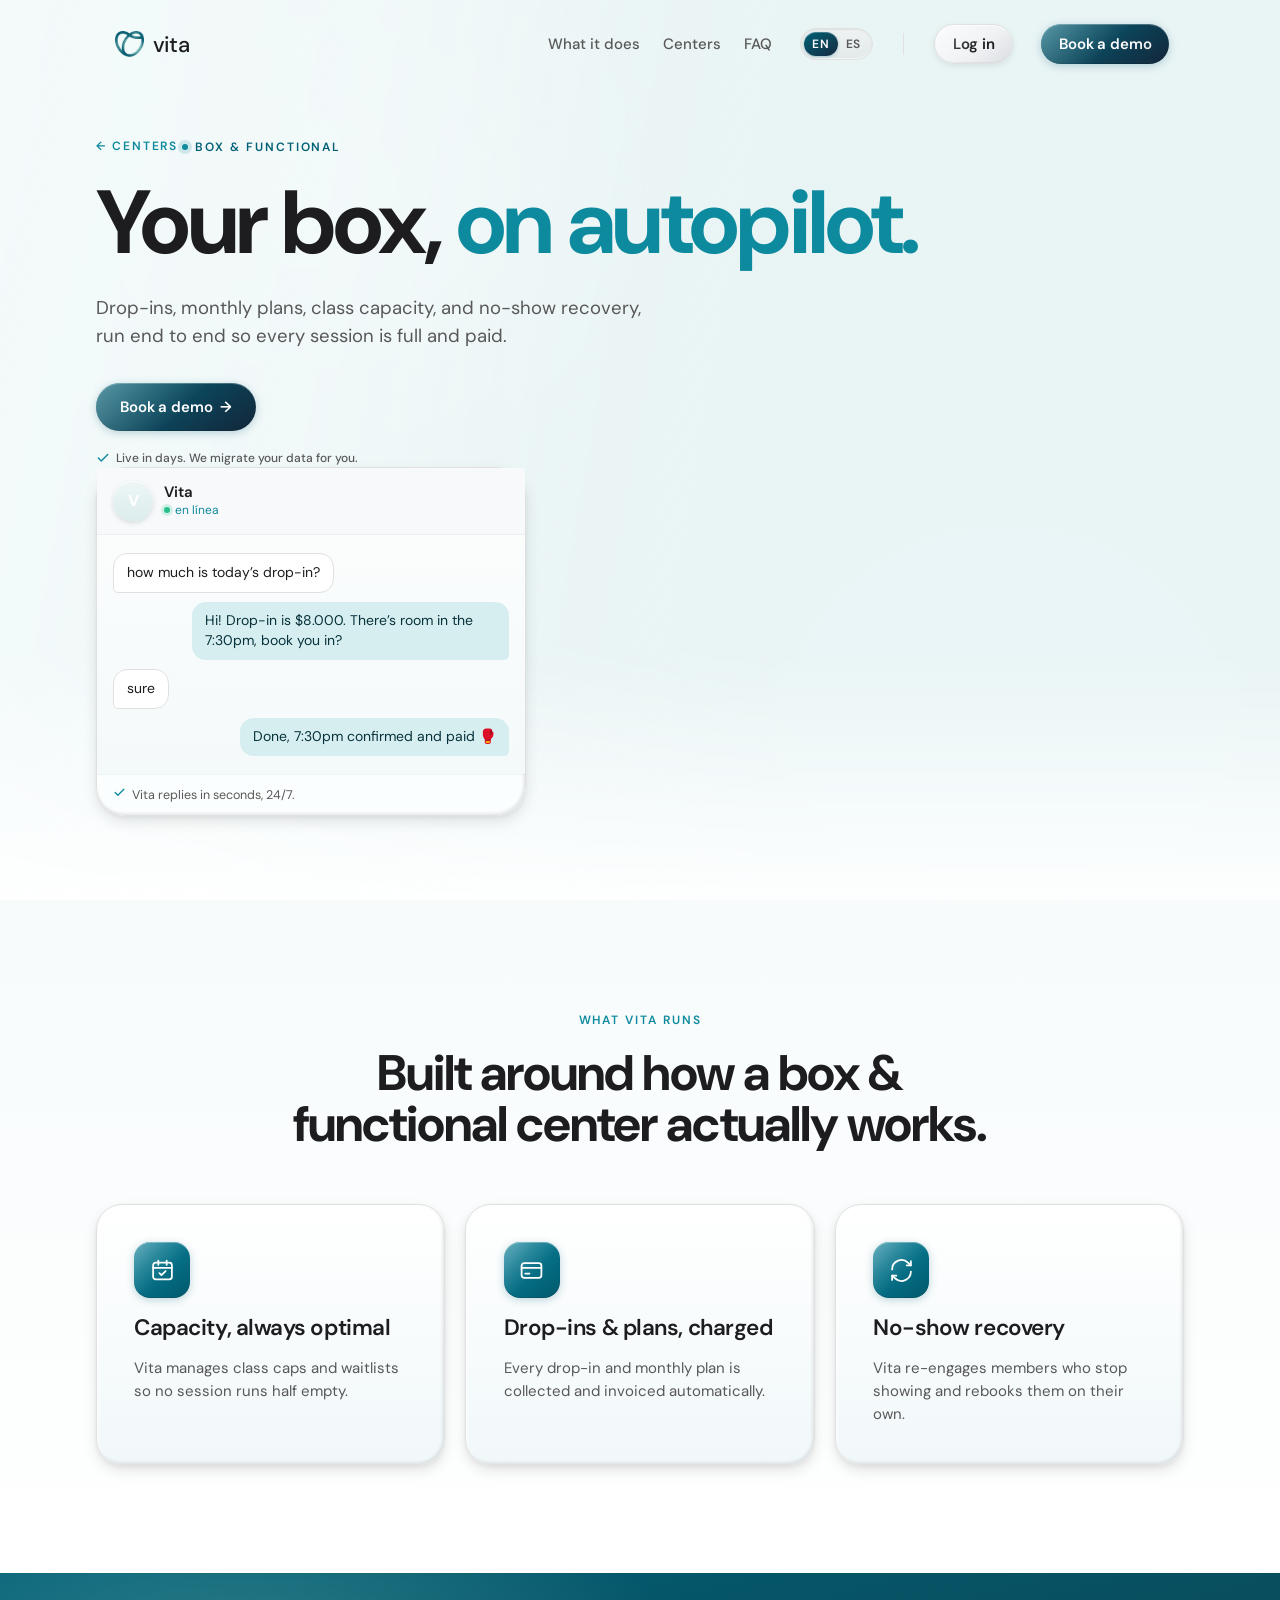
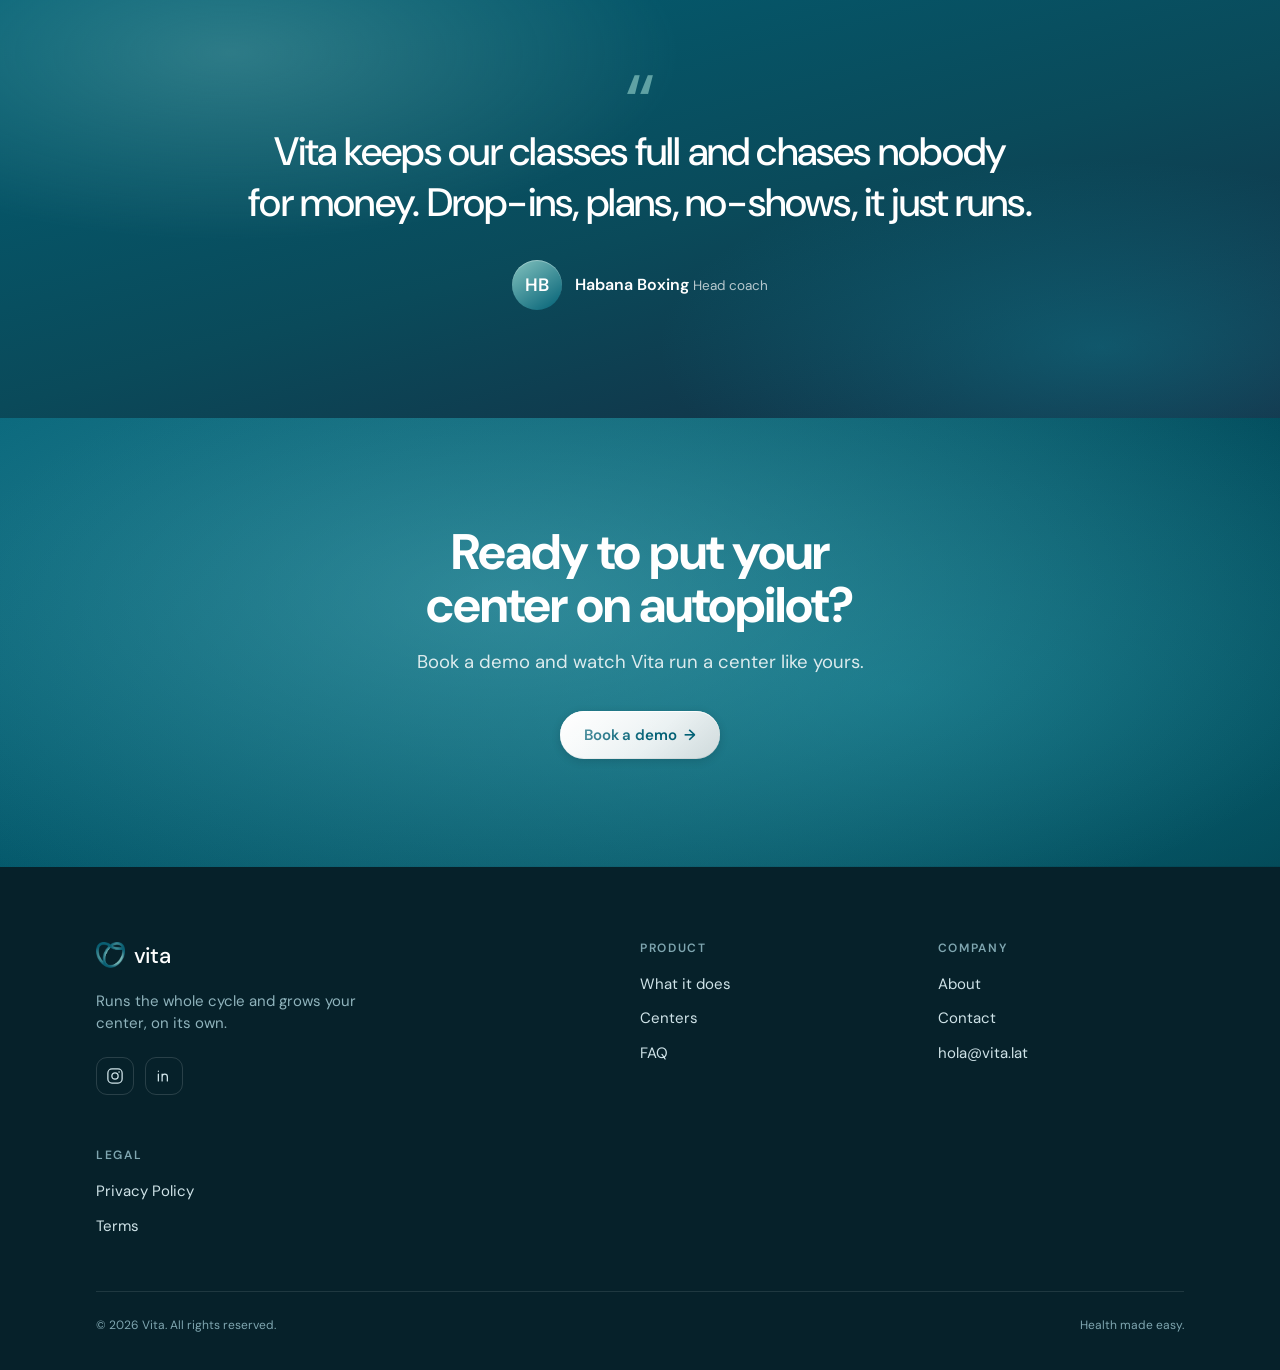
==== centers/box.html @ c6282726 "Initial commit: Vita landing page" ====
<!DOCTYPE html>
<html lang="en">
<head>
<meta charset="UTF-8" />
<meta name="viewport" content="width=device-width, initial-scale=1.0" />
<title>vita · Box & Functional</title>
<link rel="preconnect" href="https://fonts.googleapis.com" />
<link rel="preconnect" href="https://fonts.gstatic.com" crossorigin />
<link href="https://fonts.googleapis.com/css2?family=DM+Sans:opsz,wght@9..40,400;9..40,500;9..40,600;9..40,700&display=swap" rel="stylesheet" />
<link rel="stylesheet" href="../assets/vita.css" />
</head>
<body>

<header class="nav" id="nav">
  <div class="wrap">
    <div class="nav-inner">
    <a href="../index.html" class="brand"><img class="mark" src="../assets/vita-mark.png" alt="" aria-hidden="true" /><span class="wordmark">vita</span></a>
    <nav class="nav-links">
      <a href="../index.html#cycle" class="lnk" data-en="What it does" data-es="Qué hace">What it does</a>
      <a href="../index.html#centers" class="lnk" data-en="Centers" data-es="Centros">Centers</a>
      <a href="../index.html#faq" class="lnk" data-en="FAQ" data-es="Preguntas">FAQ</a>
    </nav>
    <div class="lang" id="lang" role="group" aria-label="Language">
      <span class="lthumb" id="lthumb"></span>
      <button data-lang="en" class="on">EN</button>
      <button data-lang="es">ES</button>
    </div>
    <span class="nav-gap" aria-hidden="true"></span>
    <a href="https://app.vita.lat" class="btn btn-ghost nav-login" data-en="Log in" data-es="Iniciar sesión">Log in</a>
    <a href="#demo" class="btn btn-primary nav-cta" data-en="Book a demo" data-es="Agenda una demo">Book a demo</a>
    <button class="menu-btn" id="menuBtn" aria-label="Menu"><span></span><span></span><span></span></button>
    </div>
  </div>
</header>

<section class="hero" id="top">
  <div class="hero-bg" aria-hidden="true"></div>
  <div class="hero-sheen" aria-hidden="true"></div>
  <div class="hero-veil" aria-hidden="true"></div>
  <div class="hero-fade" aria-hidden="true"></div>
  <div class="wrap">
    <div class="hero-grid" style="grid-template-columns:1.05fr .95fr;max-width:none">
      <div class="hero-copy">
        <a href="../index.html#centers" class="sec-eyebrow" style="display:inline-flex;align-items:center;gap:.5em;text-decoration:none" data-en-html="&larr; Centers" data-es-html="&larr; Centros">&larr; <span data-en="Centers" data-es="Centros">Centers</span></a>
        <span class="eyebrow reveal" style="margin-top:14px"><span class="pip"></span><span data-en="Box & Functional" data-es="Box & Funcional">Box & Functional</span></span>
        <h1 class="display reveal" data-en-html="Your box, <span class='accent'>on autopilot.</span>" data-es-html="Tu box, <span class='accent'>en piloto automático.</span>">Your box, <span class='accent'>on autopilot.</span></h1>
        <p class="subhead reveal" data-en="Drop-ins, monthly plans, class capacity, and no-show recovery, run end to end so every session is full and paid." data-es="Drop-ins, planes mensuales, capacidad de clases y recuperación de no-shows, operados de punta a punta para que cada sesión esté llena y pagada.">Drop-ins, monthly plans, class capacity, and no-show recovery, run end to end so every session is full and paid.</p>
        <div class="hero-cta reveal">
          <a href="#demo" class="btn btn-primary" data-en-html="Book a demo <span class='arr'>&rarr;</span>" data-es-html="Agenda una demo <span class='arr'>&rarr;</span>">Book a demo <span class="arr">&rarr;</span></a>
        </div>
        <p class="microproof reveal"><span class="ck" aria-hidden="true"><svg width="14" height="14" viewBox="0 0 24 24" fill="none" stroke="currentColor" stroke-width="2.4" stroke-linecap="round" stroke-linejoin="round"><path d="M20 6 9 17l-5-5"/></svg></span><span data-en="Live in days. We migrate your data for you." data-es="Operativo en días. Migramos tus datos por ti.">Live in days. We migrate your data for you.</span></p>
      </div>
      <div class="hero-mock reveal">
        <div class="mock">
          <div class="chat-head">
            <div class="chat-av">V</div>
            <div><div class="chat-name">Vita</div><div class="chat-status"><span class="live"></span>en línea</div></div>
          </div>
          <div class="chat-body">
            <div class="bub in" data-en="how much is today’s drop-in?" data-es="cuánto el drop-in de hoy?">cuánto el drop-in de hoy?<span class="ts">17:30</span></div>
            <div class="bub out" data-en="Hi! Drop-in is $8.000. There’s room in the 7:30pm, book you in?" data-es="¡Hola! Drop-in $8.000. Queda cupo en la de 19:30, ¿te reservo?">¡Hola! Drop-in $8.000. Queda cupo en la de 19:30, ¿te reservo?<span class="ts">17:30 ✓✓</span></div>
            <div class="bub in" data-en="sure" data-es="dale">dale<span class="ts">17:31</span></div>
            <div class="bub out" data-en="Done, 7:30pm confirmed and paid 🥊" data-es="Listo, 19:30 confirmada y pagada 🥊">Listo, 19:30 confirmada y pagada 🥊<span class="ts">17:31 ✓✓</span></div>
          </div>
          <div class="chat-foot"><span class="ck" aria-hidden="true"><svg width="13" height="13" viewBox="0 0 24 24" fill="none" stroke="currentColor" stroke-width="2.4" stroke-linecap="round" stroke-linejoin="round"><path d="M20 6 9 17l-5-5"/></svg></span><span data-en="Vita replies in seconds, 24/7." data-es="Vita responde en segundos, 24/7.">Vita responde en segundos, 24/7.</span></div>
        </div>
      </div>
    </div>
  </div>
</section>

<section class="block incl bg-soft">
  <div class="wrap">
    <div style="text-align:center">
      <span class="sec-eyebrow reveal" data-en="What Vita runs" data-es="Lo que opera Vita">What Vita runs</span>
      <h2 class="h2 reveal" style="margin-left:auto;margin-right:auto;max-width:20ch" data-en="Built around how a box & functional center actually works." data-es="Pensado para cómo funciona de verdad un centro de box & funcional.">Built around how a box & functional center actually works.</h2>
    </div>
    <div class="incl-grid">
      <div class="incl-card reveal">
        <span class="incl-ic"><svg viewBox="0 0 24 24" fill="none" stroke="currentColor" stroke-linecap="round" stroke-linejoin="round"><rect x="3" y="4.5" width="18" height="16" rx="2.5"/><path d="M3 9.5h18M8 2.5v4M16 2.5v4"/><path d="m9 14.5 2 2 4-4"/></svg></span>
        <h3 data-en="Capacity, always optimal" data-es="Capacidad, siempre óptima">Capacidad, siempre óptima</h3>
        <p data-en="Vita manages class caps and waitlists so no session runs half empty." data-es="Vita gestiona cupos y listas de espera para que ninguna sesión quede a medias.">Vita gestiona cupos y listas de espera para que ninguna sesión quede a medias.</p>
      </div>
      <div class="incl-card reveal">
        <span class="incl-ic"><svg viewBox="0 0 24 24" fill="none" stroke="currentColor" stroke-linecap="round" stroke-linejoin="round"><rect x="2.5" y="5" width="19" height="14" rx="2.5"/><path d="M2.5 9.5h19M6 15h4"/></svg></span>
        <h3 data-en="Drop-ins & plans, charged" data-es="Drop-ins y planes, cobrados">Drop-ins y planes, cobrados</h3>
        <p data-en="Every drop-in and monthly plan is collected and invoiced automatically." data-es="Cada drop-in y plan mensual se cobra y factura en automático.">Cada drop-in y plan mensual se cobra y factura en automático.</p>
      </div>
      <div class="incl-card reveal">
        <span class="incl-ic"><svg viewBox="0 0 24 24" fill="none" stroke="currentColor" stroke-linecap="round" stroke-linejoin="round"><path d="M3 11a9 9 0 0 1 15-6.7L21 7"/><path d="M21 3v4h-4"/><path d="M21 13a9 9 0 0 1-15 6.7L3 17"/><path d="M3 21v-4h4"/></svg></span>
        <h3 data-en="No-show recovery" data-es="Recuperación de no-shows">Recuperación de no-shows</h3>
        <p data-en="Vita re-engages members who stop showing and rebooks them on their own." data-es="Vita reengancha a los que dejan de venir y los reagenda por su cuenta.">Vita reengancha a los que dejan de venir y los reagenda por su cuenta.</p>
      </div>
    </div>
  </div>
</section>

<section class="block quote-band">
  <div class="qglow" aria-hidden="true"></div>
  <div class="wrap">
    <div class="quote-shell reveal">
      <div class="quote-mark" aria-hidden="true">&ldquo;</div>
      <p class="quote-text" data-en="Vita keeps our classes full and chases nobody for money. Drop-ins, plans, no-shows, it just runs." data-es="Vita mantiene nuestras clases llenas y no persigue a nadie por plata. Drop-ins, planes, no-shows, simplemente funciona.">Vita keeps our classes full and chases nobody for money. Drop-ins, plans, no-shows, it just runs.</p>
      <div class="quote-who">
        <span class="quote-av">HB</span>
        <span class="quote-meta">
          <span class="quote-name">Habana Boxing</span>
          <span class="quote-role" data-en="Head coach" data-es="Coach principal">Head coach</span>
        </span>
      </div>
    </div>
  </div>
</section>

<section class="block cta-final" id="demo">
  <div class="cta-grad" aria-hidden="true"></div>
  <div class="wrap">
    <h2 class="reveal" data-en="Ready to put your center on autopilot?" data-es="¿Listo para poner tu centro en piloto automático?">Ready to put your center on autopilot?</h2>
    <p class="reveal" data-en="Book a demo and watch Vita run a center like yours." data-es="Agenda una demo y mira a Vita operar un centro como el tuyo.">Book a demo and watch Vita run a center like yours.</p>
    <a href="#demo" class="btn btn-light reveal" data-en-html="Book a demo <span class='arr'>&rarr;</span>" data-es-html="Agenda una demo <span class='arr'>&rarr;</span>">Book a demo <span class="arr">&rarr;</span></a>
  </div>
</section>

<footer class="ft">
  <div class="wrap">
    <div class="ft-top">
      <div class="ft-brand">
        <a href="../index.html" class="brand"><img class="mark" src="../assets/vita-mark.png" alt="" aria-hidden="true" /><span class="wordmark">vita</span></a>
        <p class="ft-tag" data-en="Runs the whole cycle and grows your center, on its own." data-es="Opera el ciclo completo y hace crecer tu centro, sola.">Runs the whole cycle and grows your center, on its own.</p>
        <div class="ft-soc">
          <a href="#" aria-label="Instagram"><svg width="18" height="18" viewBox="0 0 24 24" fill="none" stroke="currentColor" stroke-width="1.7" stroke-linecap="round" stroke-linejoin="round"><rect x="2.5" y="2.5" width="19" height="19" rx="5.5"/><circle cx="12" cy="12" r="4.2"/><circle cx="17.4" cy="6.6" r="1.1" fill="currentColor" stroke="none"/></svg></a>
          <a href="#" aria-label="LinkedIn"><svg width="18" height="18" viewBox="0 0 24 24" fill="none" stroke="currentColor" stroke-width="1.7" stroke-linecap="round" stroke-linejoin="round"><path d="M4.5 9.5v9M4.5 5.6v.1M9.5 18.5v-9M9.5 13.2c0-2 1.4-3.7 3.5-3.7s3.5 1.7 3.5 3.7v5.3"/></svg></a>
        </div>
      </div>
      <div class="ft-col">
        <h4>Product</h4>
        <ul>
          <li><a href="../index.html#cycle" data-en="What it does" data-es="Qué hace">What it does</a></li>
          <li><a href="../index.html#centers" data-en="Centers" data-es="Centros">Centers</a></li>
          <li><a href="../index.html#faq" data-en="FAQ" data-es="Preguntas">FAQ</a></li>
        </ul>
      </div>
      <div class="ft-col">
        <h4>Company</h4>
        <ul>
          <li><a href="#" data-en="About" data-es="Nosotros">About</a></li>
          <li><a href="#" data-en="Contact" data-es="Contacto">Contact</a></li>
        </ul>
        <a href="mailto:hola@vita.lat" class="ft-mail">hola@vita.lat</a>
      </div>
      <div class="ft-col">
        <h4>Legal</h4>
        <ul>
          <li><a href="#" data-en="Privacy Policy" data-es="Privacidad">Privacy Policy</a></li>
          <li><a href="#" data-en="Terms" data-es="Términos">Terms</a></li>
        </ul>
      </div>
    </div>
    <div class="ft-bot">
      <span>© 2026 Vita. All rights reserved.</span>
      <span data-en="Health made easy." data-es="La salud, fácil.">Health made easy.</span>
    </div>
  </div>
</footer>

<script src="../assets/vita.js"></script>
</body>
</html>
---- assets/vita.css ----
:root{
    --primary:#016075;
    --primary-h:#014A5A;
    --primary-dark:#152b41;
    --secondary:#84c3bf;
    --ink:#1d1d1f;
    --body:#585858;
    --line:#e0e0e0;
    --line-soft:rgba(1,96,117,.06);
    --base:#f8f9fa;
    --accent:#0E8A9E;
    --glow:#84c3bf;

    --maxw:1200px;
    --pad-x:clamp(22px,5vw,56px);

    --t-display:clamp(48px,7vw,100px);
    --t-h2:clamp(32px,3.9vw,54px);
    --t-h3:clamp(20px,1.75vw,25px);
    --t-lead:clamp(18px,1.45vw,21px);
    --t-body:clamp(15px,1.1vw,17px);
    --t-small:clamp(12px,.85vw,13.5px);

    --ease:cubic-bezier(.22,.61,.36,1);
    --r-card:30px;
    --shadow-soft:0 3px 8px rgba(0,0,0,.06),0 1px 2px rgba(0,0,0,.04),inset 1px 1px 1.5px rgba(255,255,255,.65),inset -1px -1px 1.5px rgba(0,0,0,.06),inset 0 0 0 1px rgba(255,255,255,.10);
    --shadow-default:0 6px 14px rgba(0,0,0,.10),0 2px 4px rgba(0,0,0,.05),inset 1.5px 1.5px 2.5px rgba(255,255,255,.80),inset -1.5px -1.5px 3px rgba(0,0,0,.10),inset 0 0 0 1px rgba(255,255,255,.18);
    --shadow-max:0 12px 28px rgba(0,0,0,.18),0 4px 10px rgba(0,0,0,.10),0 1px 1px rgba(255,255,255,.10),inset 2px 2px 4px rgba(255,255,255,.90),inset -2px -2px 6px rgba(0,0,0,.18),inset 0 0 0 1px rgba(255,255,255,.24),inset 0 -1px 0 rgba(0,0,0,.06);
    --shadow-sm:var(--shadow-soft);
    --shadow-mock:var(--shadow-default);
  }

  *{box-sizing:border-box;margin:0;padding:0}
  html{scroll-behavior:smooth;-webkit-text-size-adjust:100%}
  body{
    font-family:"DM Sans",-apple-system,BlinkMacSystemFont,sans-serif;
    background:#fff;color:var(--ink);
    -webkit-font-smoothing:antialiased;text-rendering:optimizeLegibility;
    line-height:1.5;overflow-x:hidden;font-size:var(--t-body);
  }
  h1,h2,h3,h4{font-family:"DM Sans",sans-serif;letter-spacing:-.02em}
  a{color:inherit;text-decoration:none}
  .wrap{max-width:var(--maxw);margin:0 auto;padding-inline:var(--pad-x);width:100%}
  .accent{color:var(--accent)}

  /* ---------- buttons (Vita 3-layer skeuomorphic) ---------- */
  .btn{position:relative;display:inline-flex;align-items:center;justify-content:center;gap:.5em;
    font-family:"DM Sans",sans-serif;font-weight:600;font-size:var(--t-body);letter-spacing:-.01em;
    height:48px;padding:0 1.5rem;border:none;border-radius:1.5rem;cursor:pointer;color:#fff;overflow:hidden;
    transition:transform .3s cubic-bezier(.4,0,.2,1),background .3s cubic-bezier(.4,0,.2,1),box-shadow .3s cubic-bezier(.4,0,.2,1);
    white-space:nowrap}
  /* the light layer — mandatory for the skeuomorphic look */
  .btn::before{content:"";position:absolute;inset:0;pointer-events:none;border-radius:inherit;
    background:linear-gradient(135deg,rgba(255,255,255,.35) 0%,rgba(255,255,255,.15) 30%,rgba(255,255,255,0) 55%,rgba(0,0,0,.05) 75%,rgba(0,0,0,.10) 100%);
    transition:opacity .2s cubic-bezier(.4,0,.2,1)}
  .btn .arr{position:relative;z-index:1;transition:transform .3s cubic-bezier(.4,0,.2,1)}
  .btn:hover .arr{transform:translateX(3px)}
  .btn.nav-cta,.btn.nav-login{height:40px;padding:0 1.1rem;border-radius:1.25rem;font-size:var(--t-body)}

  /* primary — double-tone gradient, never a solid */
  .btn-primary{background:linear-gradient(145deg,#016075,#152b41);
    box-shadow:0 2px 8px rgba(1,96,117,.25),inset 0 1px 0 rgba(255,255,255,.25),inset 0 -1px 0 rgba(0,0,0,.12)}
  .btn-primary:hover{transform:translateY(-1px);background:linear-gradient(145deg,#84c3bf,#016075);
    box-shadow:0 4px 12px rgba(1,96,117,.35),inset 0 1px 0 rgba(255,255,255,.40),inset 0 -1px 0 rgba(0,0,0,.15)}
  .btn-primary:active{transform:translateY(0);box-shadow:0 1px 3px rgba(1,96,117,.25),inset 0 1px 2px rgba(0,0,0,.20)}

  /* light — for use on dark/teal backgrounds (final CTA) */
  .btn-light{background:linear-gradient(145deg,#ffffff,#dbe7e9);color:var(--primary);
    box-shadow:0 2px 8px rgba(0,30,36,.18),inset 0 1px 0 rgba(255,255,255,.9),inset 0 -1px 0 rgba(0,0,0,.06)}
  .btn-light::before{background:linear-gradient(135deg,rgba(255,255,255,.5) 0%,rgba(255,255,255,.2) 32%,rgba(255,255,255,0) 58%,rgba(0,0,0,.03) 80%,rgba(0,0,0,.06) 100%)}
  .btn-light:hover{transform:translateY(-1px);background:linear-gradient(145deg,#ffffff,#cddde0);
    box-shadow:0 4px 14px rgba(0,30,36,.24),inset 0 1px 0 rgba(255,255,255,1),inset 0 -1px 0 rgba(0,0,0,.08)}
  .btn-light:active{transform:translateY(0);box-shadow:0 1px 3px rgba(0,30,36,.2),inset 0 1px 2px rgba(0,0,0,.12)}

  /* secondary — light surface, dark text (nav Log in) */
  .btn-ghost{background:linear-gradient(145deg,#f8f9fa,#e9ecef);color:var(--ink);border:1px solid var(--line);
    box-shadow:0 2px 6px rgba(0,0,0,.08),inset 0 1px 0 rgba(255,255,255,.8),inset 0 -1px 0 rgba(0,0,0,.05)}
  .btn-ghost::before{background:linear-gradient(135deg,rgba(255,255,255,.5) 0%,rgba(255,255,255,.18) 32%,rgba(255,255,255,0) 58%,rgba(0,0,0,.03) 80%,rgba(0,0,0,.06) 100%)}
  .btn-ghost:hover{transform:translateY(-1px);background:linear-gradient(145deg,#e9ecef,#dee2e6)}
  .btn-ghost:active{transform:translateY(0);box-shadow:0 1px 2px rgba(0,0,0,.1),inset 0 1px 2px rgba(0,0,0,.12)}

  /* ---------- nav ---------- */
  header.nav{position:fixed;inset:14px 0 auto 0;z-index:60;
    transition:background .5s var(--ease),box-shadow .5s var(--ease),border-color .5s var(--ease),inset .5s var(--ease)}
  header.nav .nav-inner{transition:background .5s var(--ease),box-shadow .5s var(--ease),border-color .5s var(--ease)}
  header.nav.scrolled{inset:10px 0 auto 0}
  header.nav.scrolled .nav-inner{background:rgba(255,255,255,.72);backdrop-filter:blur(18px) saturate(1.5);-webkit-backdrop-filter:blur(18px) saturate(1.5);
    border-color:rgba(255,255,255,.7);box-shadow:0 1px 1px rgba(255,255,255,.6),0 10px 30px -12px rgba(1,60,73,.18)}
  .nav-inner{display:flex;align-items:center;gap:clamp(14px,2.2vw,28px);height:60px;padding:0 14px 0 18px;margin:0 auto;max-width:calc(var(--maxw) + 28px);
    border:1px solid transparent;border-radius:999px}
  .brand{display:inline-flex;align-items:center;gap:9px;font-family:"DM Sans";font-size:22px;font-weight:500;letter-spacing:-.02em;color:var(--ink)}
  .brand img.mark{height:26px;width:auto;display:block}
  .brand .wordmark{font-weight:500;letter-spacing:-.01em}
  .brand .dot{color:var(--accent)}
  .nav-links{display:flex;align-items:center;gap:clamp(14px,1.8vw,26px);margin-left:auto}
  .nav-links a.lnk{font-size:var(--t-body);font-weight:500;color:var(--body);transition:color .35s var(--ease);position:relative;white-space:nowrap}
  .nav-links a.lnk:hover{color:var(--ink)}
  .nav-links a.lnk::after{content:"";position:absolute;left:0;bottom:-5px;height:1.5px;width:0;background:var(--accent);transition:width .35s var(--ease)}
  .nav-links a.lnk:hover::after{width:100%}
  /* lang switch */
  .lang{display:inline-flex;padding:3px;background:linear-gradient(180deg,#eef2f3,#e3e9ea);border:1px solid var(--line);border-radius:999px;position:relative;
    box-shadow:inset 0 1px 2px rgba(0,0,0,.07),inset 0 -1px 0 rgba(255,255,255,.7)}
  .lang button{position:relative;z-index:2;border:0;background:none;cursor:pointer;font-family:"DM Sans";font-size:12px;font-weight:600;
    letter-spacing:.04em;color:var(--body);padding:.36em .7em;border-radius:999px;transition:color .4s var(--ease)}
  .lang button.on{color:#fff}
  .lang .lthumb{position:absolute;z-index:1;top:3px;bottom:3px;left:3px;border-radius:999px;background:linear-gradient(145deg,#016075,#152b41);
    box-shadow:0 1px 3px rgba(1,96,117,.3),inset 0 1px 0 rgba(255,255,255,.25);transition:transform .4s var(--ease),width .4s var(--ease)}
  .nav-gap{width:1px;height:22px;background:var(--line);margin:0 2px}
  .nav-cta{padding:0 1.05rem}
  .nav-login{padding:0 1rem}
  .menu-btn{display:none;background:none;border:0;cursor:pointer;flex-direction:column;gap:5px;padding:8px;margin-left:auto}
  .menu-btn span{display:block;width:22px;height:2px;background:var(--ink);border-radius:2px}

  /* ---------- hero ---------- */
  .hero{position:relative;overflow:hidden;background:#e9f4f5;min-height:100svh;display:flex;flex-direction:column}
  .hero-bg{position:absolute;inset:0;background:url('hero-mesh.png') 50% 50%/170% 170% no-repeat;
    animation:heroDrift 30s ease-in-out infinite alternate;will-change:background-position,transform}
  @keyframes heroDrift{
    0%{background-position:10% 20%;transform:scale(1.05)}
    33%{background-position:52% 38%;transform:scale(1.10)}
    66%{background-position:74% 66%;transform:scale(1.12)}
    100%{background-position:34% 84%;transform:scale(1.06)}}
  .hero-sheen{position:absolute;inset:-15%;pointer-events:none;mix-blend-mode:soft-light;
    background:radial-gradient(34% 40% at 30% 28%, rgba(255,255,255,.6), transparent 70%),radial-gradient(30% 36% at 72% 72%, rgba(132,195,191,.5), transparent 72%);
    animation:heroSheen 19s ease-in-out infinite alternate}
  @keyframes heroSheen{0%{transform:translate(-5%,-3%) rotate(0deg)}100%{transform:translate(8%,6%) rotate(7deg)}}
  @keyframes heroFlow{
    0%{background-position:0% 0%,100% 0%,50% 100%,0% 100%,0 0}
    50%{background-position:24% 30%,72% 24%,38% 72%,30% 64%,0 0}
    100%{background-position:8% 14%,88% 40%,60% 84%,12% 86%,0 0}}
  .hero-veil{position:absolute;inset:0;pointer-events:none;
    background:linear-gradient(100deg,rgba(244,250,250,.95) 0%,rgba(244,250,250,.68) 25%,rgba(244,250,250,.18) 45%,rgba(244,250,250,0) 63%)}
  .hero-fade{position:absolute;inset:0;pointer-events:none;background:linear-gradient(180deg,rgba(246,250,250,0) 72%,rgba(255,255,255,.92) 100%)}
  .hero-logos{position:relative;z-index:3;border-top:1px solid rgba(255,255,255,.6);
    background:linear-gradient(180deg,rgba(255,255,255,.34),rgba(255,255,255,.66));
    backdrop-filter:blur(12px) saturate(1.25);-webkit-backdrop-filter:blur(12px) saturate(1.25);padding:17px 0}
  .hero-logos-row{display:flex;align-items:center;gap:clamp(18px,3vw,34px)}
  .hl-label{flex:0 0 auto;font-family:"DM Sans";font-size:13.5px;font-weight:500;color:var(--body);white-space:nowrap;letter-spacing:-.01em}
  .hl-label b{color:var(--accent);font-weight:600}
  .hero-logos .marquee-mask{flex:1;min-width:0}
  .hero-logos .marquee-track{gap:clamp(40px,5vw,72px);animation:scrollx 46s linear infinite}
  .hero-logos:hover .marquee-track{animation-play-state:paused}
  .hero-logos .logo-item{display:inline-flex;align-items:center}
  .hero-logos .logo-item img{height:30px;width:auto;display:block;opacity:.62;
    transition:opacity .4s var(--ease),transform .4s var(--ease)}
  .hero-logos .logo-item:hover img{opacity:1;transform:translateY(-1px)}
  .hero-logos .logo-item.tall img{height:40px}
  .hero .wrap{position:relative;z-index:2;width:100%;flex:1;display:flex;align-items:center}
  .hero-grid{max-width:790px;padding:96px 0 56px}
  .eyebrow{display:inline-flex;align-items:center;gap:.6em;font-family:"DM Sans";font-size:var(--t-small);font-weight:600;
    letter-spacing:.16em;text-transform:uppercase;color:var(--primary)}
  .eyebrow .pip{width:6px;height:6px;border-radius:50%;background:var(--accent);box-shadow:0 0 0 4px rgba(14,138,158,.16)}
  h1.display{font-size:var(--t-display);font-weight:700;line-height:1.0;letter-spacing:-.03em;margin:22px 0 0;text-wrap:balance}
  .subhead{font-size:var(--t-lead);color:var(--body);max-width:560px;margin-top:26px;line-height:1.55;text-wrap:pretty}
  .hero-cta{display:flex;align-items:center;gap:16px;margin-top:32px;flex-wrap:wrap}
  .microproof{font-size:var(--t-small);color:var(--body);margin-top:18px;display:flex;align-items:center;gap:.5em;font-weight:500}
  .microproof .ck{color:var(--accent);display:inline-flex}

  /* ---------- product mocks (shared) ---------- */
  .mock{background:linear-gradient(180deg,#FFFFFF,#FBFEFE);border:1px solid var(--line);border-radius:var(--r-card);box-shadow:var(--shadow-default)}
  .mock-bar{display:flex;align-items:center;gap:8px;padding:11px 15px;border-bottom:1px solid var(--line-soft)}
  .mock-bar .dots{display:flex;gap:6px}
  .mock-bar .dots i{width:9px;height:9px;border-radius:50%;background:var(--line);display:block}
  .mock-bar .mb-title{font-size:12.5px;font-weight:600;color:var(--body);font-family:"DM Sans";letter-spacing:-.01em}
  .mock-bar .mb-right{margin-left:auto;font-size:11.5px;color:#9fb1b4;font-weight:500}
  .mb-emoji{display:inline-flex;flex:0 0 auto}
  .mb-emoji img{width:20px;height:20px;object-fit:contain;display:block;filter:drop-shadow(0 2px 3px rgba(1,60,73,.2))}

  /* chat mock */
  .chat-head{display:flex;align-items:center;gap:11px;padding:13px 16px;border-bottom:1px solid var(--line-soft);background:var(--base)}
  .chat-av{width:40px;height:40px;border-radius:50%;background:linear-gradient(180deg,#eef6f6,#dbecec);color:#fff;display:grid;place-items:center;overflow:hidden;
    font-family:"DM Sans";font-weight:700;font-size:16px;box-shadow:inset 0 1px 0 rgba(255,255,255,.7),0 2px 5px rgba(1,60,73,.14)}
  .chat-av img{width:38px;height:38px;object-fit:contain;display:block}
  .chat-name{font-family:"DM Sans";font-weight:600;font-size:15px;color:var(--ink);line-height:1.1}
  .chat-status{font-size:12px;color:var(--accent);display:flex;align-items:center;gap:5px;margin-top:1px}
  .chat-status .live{width:6px;height:6px;border-radius:50%;background:#27c08a;box-shadow:0 0 0 3px rgba(39,192,138,.18)}
  .chat-body{padding:18px 16px;display:flex;flex-direction:column;gap:9px;background:
    linear-gradient(180deg,#fbfdfd,#f4f9f9)}
  .bub{max-width:80%;padding:9px 13px;font-size:14px;line-height:1.42;border-radius:14px;position:relative}
  .bub.in{align-self:flex-start;background:#fff;border:1px solid var(--line);color:var(--ink);border-bottom-left-radius:5px}
  .bub.out{align-self:flex-end;background:#D7EEF1;color:#08323b;border-bottom-right-radius:5px}
  .bub .ts{display:block;font-size:10.5px;color:#9fb1b4;margin-top:3px;text-align:right;font-variant-numeric:tabular-nums}
  .bub.out .ts{color:#5b8a92}
  .chat-foot{padding:11px 16px;border-top:1px solid var(--line-soft);font-size:12.5px;color:var(--body);display:flex;align-items:center;gap:.5em}
  .chat-foot .ck{color:var(--accent)}

  .hero-mock{justify-self:end;width:100%;max-width:430px}

  /* ---------- section frame ---------- */
  section.block{position:relative;padding:clamp(86px,12vh,150px) 0}
  .bg-tint{background:linear-gradient(180deg,#FFFFFF 0%,#EEF7F8 100%)}
  .bg-soft{background:linear-gradient(180deg,#F7FBFC 0%,#FFFFFF 100%)}
  .bg-glow{background:radial-gradient(62% 80% at 50% 0%, rgba(127,212,222,.20), transparent 58%),linear-gradient(180deg,#F1F8FA 0%,#FFFFFF 100%)}
  .sec-head{max-width:760px;margin-left:auto;margin-right:auto;text-align:center}
  .sec-eyebrow{font-family:"DM Sans";font-size:var(--t-small);font-weight:600;letter-spacing:.16em;text-transform:uppercase;color:var(--accent)}
  .h2{font-size:var(--t-h2);font-weight:700;line-height:1.04;margin-top:16px;text-wrap:balance}
  .sec-sub{font-size:var(--t-lead);color:var(--body);max-width:600px;margin-top:18px;line-height:1.5;text-wrap:pretty}
  .sec-head .sec-sub{margin-left:auto;margin-right:auto}

  /* ---------- proof strip ---------- */
  .proofstrip{border-top:1px solid var(--line);border-bottom:1px solid var(--line);background:#fff}
  .proofstrip .wrap{display:flex;align-items:center;justify-content:space-between;gap:24px;flex-wrap:wrap;
    padding-top:26px;padding-bottom:26px}
  .proofstrip .pl{font-family:"DM Sans";font-size:clamp(17px,1.5vw,20px);font-weight:600;color:var(--ink);letter-spacing:-.02em}
  .proofstrip .pl b{color:var(--accent);font-weight:700}
  .vchips{display:flex;gap:10px;flex-wrap:wrap}
  .vchip{font-size:13px;font-weight:500;color:var(--body);border:1px solid var(--line);border-radius:999px;padding:.42em .9em;background:var(--base)}

  /* ---------- cycle strip ---------- */
  .cycle{text-align:center}
  .cycle .h2{margin-left:auto;margin-right:auto;max-width:18ch}
  .cycle-rail{margin-top:clamp(52px,7vh,82px);position:relative;display:grid;grid-template-columns:repeat(6,1fr);gap:8px}
  .cycle-line{position:absolute;left:8%;right:8%;top:62px;height:2px;background:var(--line);overflow:hidden;border-radius:2px}
  .cycle-line::after{content:"";position:absolute;inset:0;background:linear-gradient(90deg,var(--accent),var(--primary));
    transform:scaleX(0);transform-origin:left;transition:transform 1.4s var(--ease)}
  .cycle-rail.drawn .cycle-line::after{transform:scaleX(1)}
  .cnode{position:relative;display:flex;flex-direction:column;align-items:center;gap:13px}
  .cnode .dot{width:84px;height:84px;border-radius:24px;background:linear-gradient(180deg,#FFFFFF,#EAF4F5);border:1px solid var(--line);display:grid;place-items:center;
    color:var(--primary);box-shadow:var(--shadow-default);position:relative;z-index:2;transition:transform .5s var(--ease),border-color .5s var(--ease),box-shadow .5s var(--ease)}
  .cnode .dot svg{width:24px;height:24px;stroke-width:1.6}
  .cnode .dot .cemoji{width:52px;height:52px;object-fit:contain;display:block;filter:drop-shadow(0 5px 8px rgba(1,60,73,.18))}
  .cnode:hover .dot .cemoji{transform:scale(1.06)}
  .cnode .dot .cemoji{transition:transform .5s var(--ease)}
  .cnode:hover .dot{transform:translateY(-3px);border-color:var(--glow);box-shadow:var(--shadow-max)}
  .cnode .ci{order:-1}
  .cnode .cl{font-family:"DM Sans";font-size:14px;font-weight:600;color:var(--ink);letter-spacing:-.01em}
  .cnode .ci{font-size:12.5px;color:#9fb1b4;font-weight:600;font-variant-numeric:tabular-nums}

  /* ---------- act blocks ---------- */
  .act-rows{margin-top:clamp(50px,7vh,80px);display:flex;flex-direction:column;gap:clamp(40px,6vh,72px)}
  .act-row{display:grid;grid-template-columns:1fr 1fr;gap:clamp(36px,5vw,76px);align-items:center}
  .act-row.flip .act-copy{order:2}
  .act-row.flip .act-visual{order:1}
  .act-step{font-family:"DM Sans";font-size:13px;font-weight:600;color:var(--accent);letter-spacing:.04em;
    font-variant-numeric:tabular-nums;display:inline-flex;align-items:center;gap:.6em}
  .act-step::before{content:"";width:22px;height:1.5px;background:var(--accent);display:inline-block}
  .act-copy h3{font-size:clamp(24px,2.6vw,34px);font-weight:600;line-height:1.12;margin-top:16px;text-wrap:balance}
  .act-copy p.desc{font-size:var(--t-body);color:var(--body);margin-top:14px;line-height:1.55;max-width:42ch}
  .act-visual{display:flex;justify-content:center}
  .act-closing{margin-top:clamp(40px,5vh,60px);padding-top:30px;border-top:1px solid var(--line);
    font-family:"DM Sans";font-size:clamp(19px,1.9vw,26px);font-weight:600;color:var(--ink);letter-spacing:-.02em;
    max-width:24ch}
  .act-closing b{color:var(--accent)}

  /* payments mock */
  .pay-row{display:flex;align-items:center;gap:13px;padding:13px 16px;border-bottom:1px solid var(--line-soft)}
  .pay-row:last-child{border-bottom:0}
  .pay-av{width:36px;height:36px;border-radius:50%;background:linear-gradient(180deg,#0a7e96,#016075);border:1px solid rgba(255,255,255,.4);display:grid;place-items:center;
    font-family:"DM Sans";font-weight:600;font-size:13px;color:#fff;flex:0 0 auto;box-shadow:inset 0 1px 0 rgba(255,255,255,.3),0 2px 5px rgba(1,60,73,.22)}
  .pay-info{display:flex;flex-direction:column;line-height:1.25}
  .pay-info .pn{font-weight:600;font-size:14px;color:var(--ink);font-family:"DM Sans"}
  .pay-info .ps{font-size:12px;color:var(--body)}
  .pay-amt{margin-left:auto;text-align:right;display:flex;flex-direction:column;align-items:flex-end;gap:3px}
  .pay-amt .pa{font-family:"DM Sans";font-weight:600;font-size:14px;color:var(--ink);font-variant-numeric:tabular-nums}
  .pill-ok{display:inline-flex;align-items:center;gap:4px;font-size:11px;font-weight:600;color:#1d8a63;
    background:rgba(39,192,138,.12);border-radius:999px;padding:2px 8px}
  .pill-ok svg{width:11px;height:11px;stroke-width:2.4}
  .mock-foot{padding:12px 16px;border-top:1px solid var(--line-soft);font-size:12px;color:var(--body);display:flex;align-items:center;gap:.5em}
  .mock-foot .ck{color:var(--accent)}

  /* invoice mock */
  .inv{padding:22px;display:flex;flex-direction:column;gap:16px;min-width:300px}
  .inv-top{display:flex;align-items:center;justify-content:space-between}
  .inv-sii{display:inline-flex;align-items:center;gap:7px;font-family:"DM Sans";font-weight:600;font-size:13px;color:var(--primary);
    border:1px solid var(--line);border-radius:8px;padding:5px 10px;background:var(--base)}
  .inv-emoji{width:18px;height:18px;object-fit:contain;display:block}
  .inv-emit{font-size:11.5px;font-weight:600;color:#1d8a63;background:rgba(39,192,138,.12);border-radius:999px;padding:4px 10px}
  .inv-no{font-size:13px;color:var(--body)}
  .inv-no b{color:var(--ink);font-family:"DM Sans"}
  .inv-amt{font-family:"DM Sans";font-size:40px;font-weight:700;color:var(--ink);letter-spacing:-.03em;line-height:1}
  .inv-amt span{font-size:18px;color:var(--body);font-weight:500}
  .inv-div{height:1px;background:var(--line-soft)}
  .inv-meta{display:flex;justify-content:space-between;font-size:12.5px;color:var(--body)}
  .inv-meta b{color:var(--ink);font-weight:600;font-family:"DM Sans"}

  /* reminder mock */
  .rem{padding:18px;display:flex;flex-direction:column;gap:14px;min-width:300px}
  .rem-head{display:flex;align-items:center;gap:9px}
  .rem-emoji{display:inline-flex;flex:0 0 auto}
  .rem-emoji img{width:24px;height:24px;object-fit:contain;display:block;filter:drop-shadow(0 2px 4px rgba(180,130,20,.3))}
  .rem-ht{font-family:"DM Sans";font-weight:600;font-size:13px;color:var(--body);letter-spacing:-.01em}
  .rem .bub.out{max-width:100%;align-self:stretch;background:#D7EEF1;color:#08323b;border-radius:14px;border-bottom-right-radius:14px;
    font-size:14px;line-height:1.45;padding:12px 14px}
  .metric-chip{display:inline-flex;align-items:center;gap:8px;align-self:flex-start;
    background:var(--base);border:1px solid var(--line);border-radius:12px;padding:9px 13px}
  .metric-chip .mv{font-family:"DM Sans";font-weight:700;font-size:20px;color:var(--ink);letter-spacing:-.02em;font-variant-numeric:tabular-nums}
  .metric-chip .ml{font-size:12px;color:var(--body);line-height:1.2}
  .metric-chip .down{color:#1d8a63;font-weight:700}

  /* badge for chat (growth a) */
  .reply-badge{display:inline-flex;align-items:center;gap:6px;font-size:11.5px;font-weight:600;color:var(--accent);
    background:rgba(14,138,158,.1);border-radius:999px;padding:4px 10px;align-self:flex-start;margin-top:2px}
  .reply-badge .live{width:6px;height:6px;border-radius:50%;background:var(--accent)}

  /* calendar mock (growth b) */
  .cal{padding:18px;min-width:300px}
  .cal-h{display:flex;align-items:center;justify-content:space-between;margin-bottom:14px}
  .cal-h .cm{font-family:"DM Sans";font-weight:600;font-size:14px;color:var(--ink)}
  .cal-h .cd{font-size:12px;color:var(--body)}
  .slots{display:flex;flex-direction:column;gap:8px}
  .slot{display:flex;align-items:center;gap:12px;padding:11px 13px;border:1px solid var(--line);border-radius:11px;font-size:13.5px}
  .slot .st{font-family:"DM Sans";font-weight:600;color:var(--ink);font-variant-numeric:tabular-nums}
  .slot .sn{color:var(--body)}
  .slot.booked{border-color:rgba(1,96,117,.32);background:rgba(1,96,117,.05)}
  .slot.booked .stag{margin-left:auto;display:inline-flex;align-items:center;gap:4px;font-size:11.5px;font-weight:600;color:var(--primary)}
  .slot.booked .stag svg{width:12px;height:12px;stroke-width:2.4}
  .slot.free .sn{color:#9fb1b4}

  /* winback mock (growth c) */
  .wb{padding:18px;display:flex;flex-direction:column;gap:13px;min-width:300px}
  .wb-alert{display:flex;align-items:center;gap:11px;padding:12px 14px;border:1px solid var(--line);border-radius:12px;background:var(--base)}
  .wb-alert .wa-ic{width:32px;height:32px;border-radius:9px;background:#fff;border:1px solid var(--line);display:grid;place-items:center;color:var(--primary)}
  .wb-alert .wa-ic svg{width:17px;height:17px;stroke-width:1.7}
  .wb-alert .wt{font-size:13.5px;color:var(--ink);font-weight:500;line-height:1.3}
  .wb-alert .wt b{font-family:"DM Sans";font-weight:600}
  .wb-tag{display:inline-flex;align-items:center;gap:6px;align-self:flex-start;font-size:11.5px;font-weight:600;color:#1d8a63;
    background:rgba(39,192,138,.12);border-radius:999px;padding:4px 11px}

  /* ---------- who it's for ---------- */
  .who-shell{display:flex;flex-direction:column;align-items:center;text-align:center}
  .seg{display:inline-flex;padding:5px;gap:4px;background:#fff;border-radius:999px;border:1px solid var(--line);position:relative;margin-top:24px}
  .seg button{position:relative;z-index:2;border:0;background:none;cursor:pointer;font-family:"DM Sans";
    font-size:var(--t-body);font-weight:600;letter-spacing:-.01em;color:var(--body);padding:.7em 1.4em;border-radius:999px;
    transition:color .5s var(--ease);white-space:nowrap}
  .seg button.active{color:#fff}
  .seg .thumb{position:absolute;z-index:1;top:5px;bottom:5px;left:5px;border-radius:999px;background:var(--primary);
    box-shadow:0 8px 20px -10px rgba(1,74,90,.5);transition:transform .5s var(--ease),width .5s var(--ease)}
  .who-panel{margin-top:clamp(40px,5vh,64px);max-width:620px;min-height:190px;position:relative}
  .who-state{position:absolute;inset:0;display:flex;flex-direction:column;align-items:center;gap:18px;opacity:0;transform:translateY(12px);
    pointer-events:none;transition:opacity .5s var(--ease),transform .5s var(--ease)}
  .who-state.on{opacity:1;transform:none;pointer-events:auto;position:relative}
  .who-state h3{font-size:var(--t-h2);font-weight:700;line-height:1.05;text-wrap:balance}
  .who-state p{font-size:var(--t-lead);color:var(--body);line-height:1.5;text-wrap:pretty}

  /* ---------- big metric ---------- */
  .metric-band{text-align:center}
  .metric-grid{display:flex;justify-content:center;gap:clamp(40px,8vw,120px);flex-wrap:wrap;align-items:flex-start}
  .metric-big .mnum{font-family:"DM Sans";font-size:clamp(64px,9vw,128px);font-weight:700;letter-spacing:-.04em;line-height:.92;
    background:linear-gradient(180deg,#0E8A9E 0%,#016075 70%,#013a47 100%);-webkit-background-clip:text;background-clip:text;-webkit-text-fill-color:transparent;color:transparent}
  .metric-big .mnum .accent{color:transparent;-webkit-text-fill-color:transparent}
  .metric-big .mcap{font-size:var(--t-lead);color:var(--body);margin-top:12px;max-width:18ch;margin-inline:auto}

  /* ---------- final cta ---------- */
  .cta-final{position:relative;overflow:hidden;background:var(--primary)}
  .cta-grad{position:absolute;inset:0;background:
      radial-gradient(50% 60% at 20% 20%, rgba(127,212,222,.35), transparent 70%),
      radial-gradient(55% 65% at 85% 80%, rgba(14,138,158,.5), transparent 72%),
      linear-gradient(140deg,#016075 0%,#013a47 100%);
    background-size:200% 200%,200% 200%,100% 100%;
    background-position:0 0,100% 100%,0 0;animation:heroFlow 20s ease-in-out infinite alternate}
  .cta-final .wrap{position:relative;z-index:2;text-align:center;display:flex;flex-direction:column;align-items:center;color:#fff}
  .cta-final h2{font-size:var(--t-h2);font-weight:700;line-height:1.05;max-width:18ch;text-wrap:balance}
  .cta-final p{font-size:var(--t-lead);color:rgba(255,255,255,.84);margin-top:18px;max-width:46ch;text-wrap:pretty}
  .cta-final .btn-light{margin-top:34px}

  /* ---------- footer ---------- */
  footer.ft{background:#06212a;color:#cfe3e8;padding:clamp(60px,8vh,92px) 0 36px}
  .ft-top{display:grid;grid-template-columns:2fr 1fr 1fr;gap:clamp(28px,4vw,56px)}
  .ft-brand .brand{color:#fff}
  .ft-tag{font-size:var(--t-body);color:#8fb3bc;margin-top:15px;max-width:30ch;line-height:1.5}
  .ft-soc{display:flex;gap:11px;margin-top:22px}
  .ft-soc a{width:38px;height:38px;border-radius:11px;display:grid;place-items:center;border:1px solid rgba(255,255,255,.14);color:#cfe3e8;transition:.4s var(--ease)}
  .ft-soc a:hover{background:rgba(255,255,255,.08);color:#fff;transform:translateY(-2px)}
  .ft-col h4{font-family:"DM Sans";font-size:var(--t-small);font-weight:600;letter-spacing:.14em;text-transform:uppercase;color:#7fa6b0;margin-bottom:16px}
  .ft-col ul{list-style:none;display:flex;flex-direction:column;gap:12px}
  .ft-col a{font-size:var(--t-body);color:#cfe3e8;transition:color .35s var(--ease)}
  .ft-col a:hover{color:#fff}
  .ft-mail{font-size:var(--t-body);color:#9fc6cf;margin-top:12px;display:inline-block}
  .ft-mail:hover{color:#fff}
  .ft-bot{margin-top:clamp(44px,6vh,68px);padding-top:24px;border-top:1px solid rgba(255,255,255,.1);
    display:flex;justify-content:space-between;align-items:center;flex-wrap:wrap;gap:12px;font-size:var(--t-small);color:#7fa6b0}

  /* ---------- logo marquee ---------- */
  .marquee{position:relative;overflow:hidden;border-top:1px solid var(--line);border-bottom:1px solid var(--line);
    background:linear-gradient(180deg,#FFFFFF,#F4FAFB);padding:30px 0}
  .marquee-lead{text-align:center;font-family:"DM Sans";font-size:clamp(14px,1.2vw,17px);font-weight:600;
    color:var(--ink);letter-spacing:-.01em;margin-bottom:22px}
  .marquee-lead b{color:var(--accent);font-weight:700}
  .marquee-mask{position:relative;-webkit-mask:linear-gradient(90deg,transparent,#000 7%,#000 93%,transparent);
    mask:linear-gradient(90deg,transparent,#000 7%,#000 93%,transparent)}
  .marquee-track{display:flex;align-items:center;gap:clamp(34px,5vw,68px);width:max-content;animation:scrollx 40s linear infinite}
  .marquee:hover .marquee-track{animation-play-state:paused}
  @keyframes scrollx{from{transform:translateX(0)}to{transform:translateX(-50%)}}
  .logo-item{font-family:"DM Sans";font-size:clamp(17px,1.6vw,23px);font-weight:600;letter-spacing:-.02em;
    color:#93a5a9;white-space:nowrap;display:inline-flex;align-items:center;gap:.5em;transition:color .4s var(--ease)}
  .logo-item:hover{color:var(--primary)}
  .lg-sep{color:var(--glow)}
  .lg-sep .lg-dot{width:7px;height:7px;border-radius:50%;background:currentColor;display:block}

  /* ---------- boutique / phone ---------- */
  .boutique-grid{display:grid;grid-template-columns:1.05fr .95fr;gap:clamp(36px,5vw,80px);align-items:center}
  .feat-list{display:flex;flex-direction:column;gap:15px;margin-top:28px}
  .feat{display:flex;align-items:flex-start;gap:12px;font-size:var(--t-body);color:var(--ink);line-height:1.45}
  .feat .fk{width:25px;height:25px;border-radius:8px;flex:0 0 auto;margin-top:1px;display:grid;place-items:center;color:#fff;
    font-family:"DM Sans";font-weight:700;font-size:13px;
    background:linear-gradient(180deg,#0a7e96,#016075);box-shadow:inset 0 1px 0 rgba(255,255,255,.28),0 6px 12px -6px rgba(1,74,90,.6)}
  .feat .fk svg{width:13px;height:13px;stroke-width:2.6}
  .feat b{font-family:"DM Sans";font-weight:600}
  .feat .ft-sub{color:var(--body)}
  .phone-wrap{display:flex;justify-content:center}
  .phone{width:266px;border-radius:42px;padding:11px;position:relative;background:linear-gradient(160deg,#0c2a33,#06212a);
    box-shadow:inset 0 1px 0 rgba(255,255,255,.14),0 50px 80px -34px rgba(1,40,50,.7),0 12px 30px -18px rgba(1,40,50,.5)}
  .phone-notch{position:absolute;top:21px;left:50%;transform:translateX(-50%);width:54px;height:6px;border-radius:4px;background:rgba(255,255,255,.22);z-index:5}
  .phone-screen{background:#fff;border-radius:32px;overflow:hidden;height:498px;display:flex;flex-direction:column}
  /* in-app schedule UI (mirrors the real Vita app) */
  .appui{display:flex;flex-direction:column;height:100%;background:#fff;font-family:"DM Sans";padding-top:34px}
  .app-head{display:flex;align-items:center;gap:8px;padding:6px 15px 11px}
  .app-head .ah-logo{width:26px;height:26px;border-radius:8px;flex:0 0 auto;background:linear-gradient(180deg,#0a7e96,#016075);display:grid;place-items:center;color:#fff;font-size:10.5px;font-weight:700;box-shadow:inset 0 1px 0 rgba(255,255,255,.3)}
  .app-head .ah-name{font-weight:600;font-size:13.5px;color:var(--ink);letter-spacing:-.01em}
  .app-head .ah-bell{margin-left:auto;width:17px;height:17px;color:#9fb1b4;flex:0 0 auto}
  .app-dates{display:flex;gap:6px;padding:0 15px 11px}
  .dpill{flex:1;border:1px solid var(--line);border-radius:13px;padding:7px 0;text-align:center;background:#fff}
  .dpill .dn{display:block;font-size:9.5px;color:#9fb1b4;font-weight:600}
  .dpill .dd{display:block;font-size:15px;font-weight:700;color:var(--ink);margin-top:1px;font-variant-numeric:tabular-nums}
  .dpill.active{background:linear-gradient(180deg,#0a7e96,#016075);border-color:transparent;box-shadow:0 5px 12px -5px rgba(1,74,90,.55),inset 0 1px 0 rgba(255,255,255,.25)}
  .dpill.active .dn,.dpill.active .dd{color:#fff}
  .app-filter{margin:0 15px 11px;display:flex;align-items:center;justify-content:space-between;border:1px solid var(--line);border-radius:12px;padding:10px 12px;font-size:12.5px;font-weight:600;color:var(--ink);box-shadow:var(--shadow-soft)}
  .app-filter svg{width:13px;height:13px;color:#9fb1b4}
  .app-list{padding:0 15px;display:flex;flex-direction:column;gap:9px;flex:1;overflow:hidden}
  .app-card{border:1px solid var(--line);border-radius:16px;padding:12px 13px;box-shadow:var(--shadow-soft);background:linear-gradient(180deg,#fff,#fbfdfd)}
  .ac-top{display:flex;align-items:center;justify-content:space-between;margin-bottom:7px}
  .ac-time{font-size:11px;font-weight:700;color:var(--ink);background:var(--base);border:1px solid var(--line-soft);border-radius:7px;padding:3px 8px;font-variant-numeric:tabular-nums}
  .ac-cap{display:flex;align-items:center;gap:4px;font-size:11px;font-weight:600;color:var(--body);font-variant-numeric:tabular-nums}
  .ac-cap svg{width:13px;height:13px;color:var(--primary)}
  .ac-title{font-weight:700;font-size:14px;color:var(--ink);letter-spacing:-.01em;line-height:1.18}
  .ac-coach{font-size:11.5px;color:var(--body);margin-top:2px}
  .ac-loc{display:flex;align-items:center;gap:4px;font-size:11px;color:var(--body);margin-top:6px}
  .ac-loc svg{width:12px;height:12px;color:var(--primary);flex:0 0 auto}
  .app-nav{margin-top:auto;display:flex;justify-content:space-around;align-items:flex-end;padding:9px 4px 12px;border-top:1px solid var(--line-soft);background:#fff}
  .anav{display:flex;flex-direction:column;align-items:center;gap:3px;font-size:8.5px;font-weight:600;color:#9fb1b4}
  .anav svg{width:18px;height:18px}
  .anav.active{color:var(--primary)}
  .ph-top{background:linear-gradient(165deg,#0b86a0 0%,#016075 70%,#015061 100%);color:#fff;padding:42px 18px 18px}
  .ph-brand{display:flex;align-items:center;gap:9px;font-family:"DM Sans";font-weight:600;font-size:14px}
  .ph-brand .pb-logo{width:26px;height:26px;border-radius:8px;background:rgba(255,255,255,.18);display:grid;place-items:center;font-size:13px;box-shadow:inset 0 1px 0 rgba(255,255,255,.3)}
  .ph-hi{margin-top:16px;font-family:"DM Sans";font-weight:600;font-size:21px;letter-spacing:-.02em}
  .ph-sub{font-size:12.5px;color:rgba(255,255,255,.82);margin-top:2px}
  .ph-body{padding:14px;display:flex;flex-direction:column;gap:11px;flex:1}
  .ph-label{font-size:11px;font-weight:600;letter-spacing:.1em;text-transform:uppercase;color:#9fb1b4}
  .ph-card{background:#fff;border:1px solid var(--line);border-radius:18px;padding:13px;box-shadow:var(--shadow-soft)}
  .ph-class{display:flex;align-items:center;gap:11px}
  .ph-ic{width:38px;height:38px;border-radius:11px;flex:0 0 auto;display:grid;place-items:center;color:#fff;background:linear-gradient(180deg,#0a7e96,#016075);box-shadow:inset 0 1px 0 rgba(255,255,255,.25)}
  .ph-ic svg{width:18px;height:18px;stroke-width:1.8}
  .ph-cn{font-family:"DM Sans";font-weight:600;font-size:14px;color:var(--ink);line-height:1.15}
  .ph-ct{font-size:12px;color:var(--body);margin-top:2px}
  .ph-tag{margin-left:auto;font-size:10.5px;font-weight:600;color:#1d8a63;background:rgba(39,192,138,.13);border-radius:999px;padding:3px 8px}
  .ph-row{display:flex;align-items:center;justify-content:space-between}
  .ph-credits{font-family:"DM Sans";font-weight:700;font-size:15px;color:var(--ink)}
  .ph-credits span{font-size:11.5px;color:var(--body);font-weight:500}
  .ph-btn{margin-top:auto;text-align:center;font-family:"DM Sans";font-weight:600;font-size:14px;color:#fff;
    background:linear-gradient(180deg,#0a7e96,#016075);border-radius:13px;padding:13px;box-shadow:inset 0 1px 0 rgba(255,255,255,.25),0 12px 24px -12px rgba(1,74,90,.6)}

  /* ---------- reveal ---------- */
  .reveal{opacity:0;transform:translateY(22px);transition:opacity .9s var(--ease),transform .9s var(--ease)}
  .reveal.in{opacity:1;transform:none}
  .reveal-done .reveal{opacity:1!important;transform:none!important;transition:none!important}
  @media (prefers-reduced-motion:reduce){
    .reveal{opacity:1;transform:none;transition:none}
    .hero-bg,.hero-sheen,.marquee-track,.cta-grad{animation:none}
    .cycle-rail .cycle-line::after{transform:scaleX(1)}
  }

  /* ---------- responsive ---------- */
  @media (max-width:940px){
    .hero-grid{grid-template-columns:1fr;gap:44px}
    .hero-mock{justify-self:start;max-width:400px}
    .act-row,.act-row.flip{grid-template-columns:1fr;gap:28px}
    .act-row.flip .act-copy{order:1}
    .act-row.flip .act-visual{order:2}
    .boutique-grid{grid-template-columns:1fr;gap:40px}
    .ft-top{grid-template-columns:1fr 1fr}
    .ft-brand{grid-column:1 / -1}
  }
  @media (max-width:720px){
    .nav-links{display:none}
    .nav-login{display:none}
    .nav-gap{display:none}
    .menu-btn{display:none}
    .lang{margin-left:auto}
    .nav-inner{gap:10px;padding:0 10px 0 14px;height:56px}
    .nav-cta{padding:0 .9rem;font-size:13px;height:38px}
    .cycle-rail{grid-template-columns:repeat(3,1fr);row-gap:34px}
    .cycle-line{display:none}
  }
  @media (max-width:600px){
    /* stack the who-it's-for toggle: two long labels won't fit side by side */
    .seg{flex-direction:column;width:100%;max-width:330px;gap:5px}
    .seg .thumb{display:none}
    .seg button{width:100%;padding:.82em 1.2em}
    .seg button.active{background:linear-gradient(145deg,#016075,#152b41);color:#fff;
      box-shadow:0 2px 8px rgba(1,96,117,.28),inset 0 1px 0 rgba(255,255,255,.25)}
  }
  @media (max-width:520px){
    .hero-logos-row{flex-direction:column;align-items:flex-start;gap:11px}
    .ft-top{grid-template-columns:1fr}
    .ft-bot{flex-direction:column;align-items:flex-start}
    .cycle-rail{grid-template-columns:repeat(2,1fr)}
    .hero-grid{padding:88px 0 48px}
    .quote-band .quote-mark{height:38px}
  }

  /* ========== onboarding / what you get ========== */
  .incl{text-align:center}
  .incl-grid{margin-top:clamp(46px,6vh,74px);display:grid;grid-template-columns:repeat(3,1fr);gap:clamp(16px,1.6vw,22px)}
  .incl-card{position:relative;background:linear-gradient(180deg,#FFFFFF,#F1F8FA);border:1px solid var(--line);border-radius:26px;
    padding:clamp(28px,2.9vw,38px);text-align:left;display:flex;flex-direction:column;gap:15px;box-shadow:var(--shadow-default);
    transition:transform .5s var(--ease),box-shadow .5s var(--ease),border-color .5s var(--ease)}
  .incl-card:hover{transform:translateY(-4px);box-shadow:var(--shadow-max);border-color:#cfe0e2}
  .incl-ic{position:relative;width:56px;height:56px;border-radius:16px;display:grid;place-items:center;color:#fff;overflow:hidden;
    background:linear-gradient(145deg,#0a7e96,#016075);
    box-shadow:0 2px 8px rgba(1,96,117,.25),inset 0 1px 0 rgba(255,255,255,.3),inset 0 -1px 0 rgba(0,0,0,.12)}
  .incl-ic::before{content:"";position:absolute;inset:0;border-radius:inherit;pointer-events:none;
    background:linear-gradient(135deg,rgba(255,255,255,.38) 0%,rgba(255,255,255,.14) 32%,rgba(255,255,255,0) 56%,rgba(0,0,0,.08) 100%)}
  .incl-ic svg{position:relative;width:25px;height:25px;stroke-width:1.7}
  .incl-card h3{font-family:"DM Sans";font-size:var(--t-h3);font-weight:600;letter-spacing:-.02em;line-height:1.18;margin-top:2px}
  .incl-card p{font-size:var(--t-body);color:var(--body);line-height:1.55}

  /* ========== testimonial ========== */
  .quote-band{background:linear-gradient(165deg,#016075 0%,#0a4a5a 55%,#152b41 100%);position:relative;overflow:hidden}
  .quote-band .qglow{position:absolute;inset:0;pointer-events:none;
    background:radial-gradient(50% 60% at 18% 18%,rgba(132,195,191,.32),transparent 70%),radial-gradient(48% 58% at 86% 84%,rgba(14,138,158,.4),transparent 72%)}
  .quote-shell{position:relative;z-index:2;max-width:920px;margin:0 auto;text-align:center;color:#fff}
  .quote-mark{font-family:"DM Sans";font-size:84px;line-height:.6;color:var(--glow);opacity:.7;height:46px}
  .quote-text{font-family:"DM Sans";font-size:clamp(24px,3.1vw,40px);font-weight:500;letter-spacing:-.02em;line-height:1.28;text-wrap:balance}
  .quote-who{display:flex;align-items:center;justify-content:center;gap:13px;margin-top:32px}
  .quote-av{width:50px;height:50px;border-radius:50%;background:linear-gradient(145deg,#84c3bf,#016075);display:grid;place-items:center;
    font-family:"DM Sans";font-weight:600;font-size:18px;color:#fff;box-shadow:inset 0 1px 0 rgba(255,255,255,.3)}
  .quote-meta{text-align:left}
  .quote-name{font-family:"DM Sans";font-weight:600;font-size:16px;line-height:1.15}
  .quote-role{font-size:13.5px;color:rgba(255,255,255,.7)}

  /* ========== verticals ========== */
  .verts{}
  .verts-head{max-width:720px}
  .verts-grid{margin-top:clamp(44px,6vh,72px);display:grid;grid-template-columns:repeat(3,1fr);gap:18px}
  .vcard{position:relative;display:flex;flex-direction:column;border:1px solid var(--line);border-radius:26px;overflow:hidden;
    background:linear-gradient(180deg,#FFFFFF,#F4FAFB);box-shadow:var(--shadow-soft);text-decoration:none;color:inherit;
    transition:transform .5s var(--ease),box-shadow .5s var(--ease)}
  .vcard:hover{transform:translateY(-4px);box-shadow:var(--shadow-default)}
  .vcard-top{height:128px;position:relative;overflow:hidden;display:flex;align-items:flex-end;padding:16px;
    background:linear-gradient(150deg,#0a7e96,#016075)}
  .vcard:nth-child(2) .vcard-top{background:linear-gradient(150deg,#0E8A9E,#014a5a)}
  .vcard:nth-child(3) .vcard-top{background:linear-gradient(150deg,#84c3bf,#016075)}
  .vcard:nth-child(4) .vcard-top{background:linear-gradient(150deg,#0a7e96,#152b41)}
  .vcard:nth-child(5) .vcard-top{background:linear-gradient(150deg,#0E8A9E,#0a4a5a)}
  .vcard-top::after{content:"";position:absolute;inset:0;
    background:radial-gradient(60% 80% at 80% 10%,rgba(255,255,255,.28),transparent 60%);mix-blend-mode:soft-light}
  .vcard-ic{width:44px;height:44px;border-radius:13px;display:grid;place-items:center;color:#fff;position:relative;z-index:2;
    background:rgba(255,255,255,.16);backdrop-filter:blur(4px);box-shadow:inset 0 1px 0 rgba(255,255,255,.35)}
  .vcard-ic svg{width:23px;height:23px;stroke-width:1.7}
  .vcard-body{padding:20px 22px 24px;display:flex;flex-direction:column;gap:8px;flex:1}
  .vcard-body h3{font-family:"DM Sans";font-size:var(--t-h3);font-weight:600;letter-spacing:-.02em}
  .vcard-body p{font-size:var(--t-body);color:var(--body);line-height:1.5;flex:1}
  .vcard-link{display:inline-flex;align-items:center;gap:.5em;font-family:"DM Sans";font-weight:600;font-size:var(--t-body);
    color:var(--primary);margin-top:6px}
  .vcard-link .arr{transition:transform .4s var(--ease)}
  .vcard:hover .vcard-link .arr{transform:translateX(4px)}

  /* ========== FAQ ========== */
  .faq{}
  .faq-emoji{width:66px;height:66px;object-fit:contain;display:block;margin:0 0 20px;
    filter:drop-shadow(0 8px 14px rgba(1,60,73,.18))}
  .faq-grid2{display:grid;grid-template-columns:0.82fr 1.18fr;gap:clamp(34px,5vw,76px);align-items:start}
  .faq-aside{position:sticky;top:96px}
  .faq-aside .h2{margin-top:14px;max-width:13ch}
  .faq-help{margin-top:26px;font-size:var(--t-body);color:var(--body)}
  .faq-help a{color:var(--primary);font-weight:600;white-space:nowrap}
  .faq-help a:hover{color:var(--accent)}
  .faq-list{display:flex;flex-direction:column;gap:10px}
  .faq-item{border:1px solid var(--line);border-radius:18px;background:linear-gradient(180deg,#FFFFFF,#FAFCFD);
    box-shadow:var(--shadow-soft);overflow:hidden;transition:box-shadow .4s var(--ease),border-color .4s var(--ease)}
  .faq-item.open{box-shadow:var(--shadow-default);border-color:#cfe0e2}
  .faq-q{width:100%;display:flex;align-items:center;justify-content:space-between;gap:18px;cursor:pointer;
    padding:20px 22px;font-family:"DM Sans";font-weight:600;font-size:clamp(15px,1.3vw,18px);letter-spacing:-.01em;color:var(--ink);
    text-align:left;border:0;background:none}
  .faq-chev{flex:0 0 auto;width:30px;height:30px;border-radius:9px;display:grid;place-items:center;color:var(--primary);
    background:var(--base);border:1px solid var(--line);transition:transform .4s var(--ease),background .4s var(--ease),color .4s var(--ease)}
  .faq-chev svg{width:15px;height:15px}
  .faq-item.open .faq-chev{transform:rotate(180deg);background:linear-gradient(180deg,#0a7e96,#016075);color:#fff;border-color:transparent}
  .faq-a{max-height:0;overflow:hidden}
  .faq-item.open .faq-a{max-height:360px}
  .faq-a-clip{min-height:0}
  .faq-a-inner{padding:0 22px 22px;font-size:var(--t-body);color:var(--body);line-height:1.6}

  @media (max-width:880px){
    .incl-grid{grid-template-columns:repeat(2,1fr)}
    .verts-grid{grid-template-columns:repeat(2,1fr)}
    .faq-grid2{grid-template-columns:1fr;gap:32px}
    .faq-aside{position:static}
    .faq-aside .h2{max-width:none}
  }
  @media (max-width:560px){
    .incl-grid{grid-template-columns:1fr}
    .verts-grid{grid-template-columns:1fr}
  }
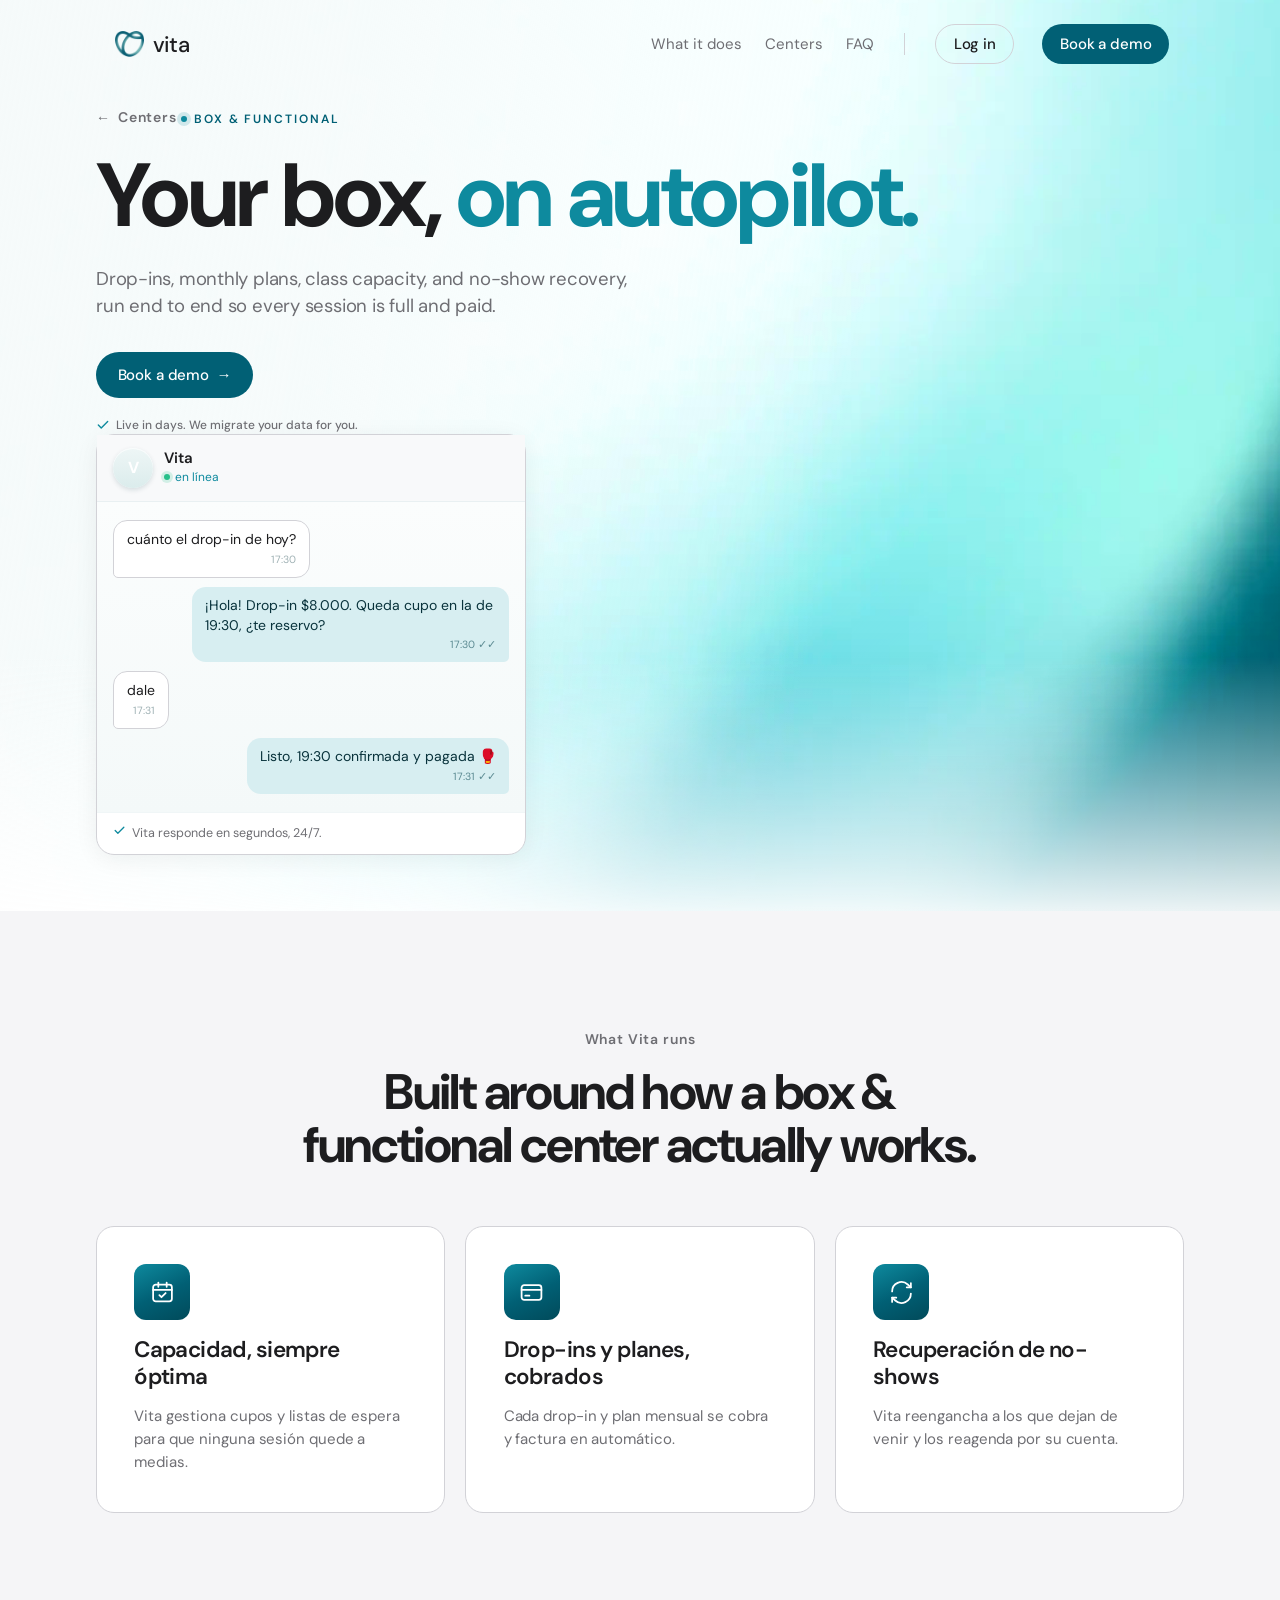
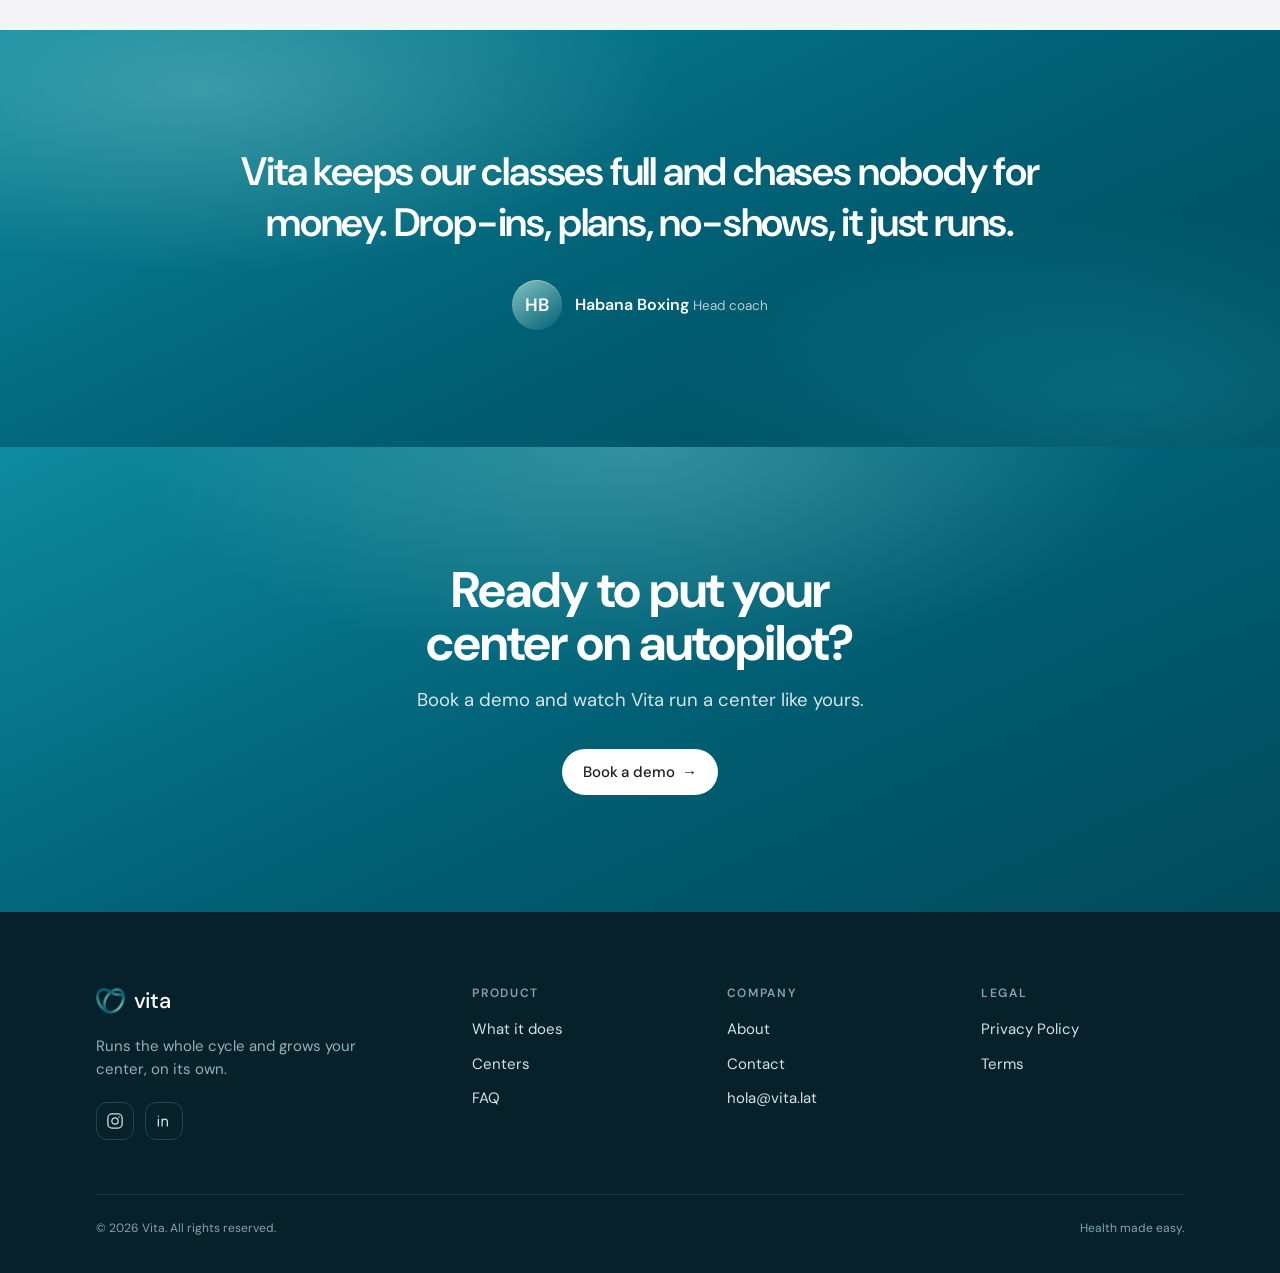
==== commit aff3b85e: "Reposicionar la landing, SEO, español por defecto y flujo de demo Reescritura completa del sitio alr" ====
--- a/centers/box.html
+++ b/centers/box.html
@@ -4,9 +4,8 @@
 <meta charset="UTF-8" />
 <meta name="viewport" content="width=device-width, initial-scale=1.0" />
 <title>vita · Box & Functional</title>
-<link rel="preconnect" href="https://fonts.googleapis.com" />
-<link rel="preconnect" href="https://fonts.gstatic.com" crossorigin />
-<link href="https://fonts.googleapis.com/css2?family=DM+Sans:opsz,wght@9..40,400;9..40,500;9..40,600;9..40,700&display=swap" rel="stylesheet" />
+<meta name="robots" content="noindex, nofollow" />
+<link rel="icon" href="../assets/favicon-32.png" sizes="32x32" type="image/png" />
 <link rel="stylesheet" href="../assets/vita.css" />
 </head>
 <body>
@@ -14,17 +13,12 @@
 <header class="nav" id="nav">
   <div class="wrap">
     <div class="nav-inner">
-    <a href="../index.html" class="brand"><img class="mark" src="../assets/vita-mark.png" alt="" aria-hidden="true" /><span class="wordmark">vita</span></a>
+    <a href="../index.html" class="brand"><img class="mark" src="../assets/vita-mark.webp" alt="" aria-hidden="true" /><span class="wordmark">vita</span></a>
     <nav class="nav-links">
       <a href="../index.html#cycle" class="lnk" data-en="What it does" data-es="Qué hace">What it does</a>
       <a href="../index.html#centers" class="lnk" data-en="Centers" data-es="Centros">Centers</a>
       <a href="../index.html#faq" class="lnk" data-en="FAQ" data-es="Preguntas">FAQ</a>
     </nav>
-    <div class="lang" id="lang" role="group" aria-label="Language">
-      <span class="lthumb" id="lthumb"></span>
-      <button data-lang="en" class="on">EN</button>
-      <button data-lang="es">ES</button>
-    </div>
     <span class="nav-gap" aria-hidden="true"></span>
     <a href="https://app.vita.lat" class="btn btn-ghost nav-login" data-en="Log in" data-es="Iniciar sesión">Log in</a>
     <a href="#demo" class="btn btn-primary nav-cta" data-en="Book a demo" data-es="Agenda una demo">Book a demo</a>
@@ -125,7 +119,7 @@
   <div class="wrap">
     <div class="ft-top">
       <div class="ft-brand">
-        <a href="../index.html" class="brand"><img class="mark" src="../assets/vita-mark.png" alt="" aria-hidden="true" /><span class="wordmark">vita</span></a>
+        <a href="../index.html" class="brand"><img class="mark" src="../assets/vita-mark.webp" alt="" aria-hidden="true" /><span class="wordmark">vita</span></a>
         <p class="ft-tag" data-en="Runs the whole cycle and grows your center, on its own." data-es="Opera el ciclo completo y hace crecer tu centro, sola.">Runs the whole cycle and grows your center, on its own.</p>
         <div class="ft-soc">
           <a href="#" aria-label="Instagram"><svg width="18" height="18" viewBox="0 0 24 24" fill="none" stroke="currentColor" stroke-width="1.7" stroke-linecap="round" stroke-linejoin="round"><rect x="2.5" y="2.5" width="19" height="19" rx="5.5"/><circle cx="12" cy="12" r="4.2"/><circle cx="17.4" cy="6.6" r="1.1" fill="currentColor" stroke="none"/></svg></a>
@@ -163,6 +157,6 @@
   </div>
 </footer>
 
-<script src="../assets/vita.js"></script>
+<script src="../assets/vita.js" defer></script>
 </body>
 </html>
--- a/assets/vita.css
+++ b/assets/vita.css
@@ -1,4 +1,15 @@
-:root{
+@font-face{
+    font-family:"DM Sans";font-style:normal;font-weight:400 700;font-display:swap;
+    src:url("fonts/dmsans-latin.woff2") format("woff2");
+    unicode-range:U+0000-00FF,U+0131,U+0152-0153,U+02BB-02BC,U+02C6,U+02DA,U+02DC,U+0304,U+0308,U+0329,U+2000-206F,U+20AC,U+2122,U+2191,U+2193,U+2212,U+2215,U+FEFF,U+FFFD;
+  }
+  @font-face{
+    font-family:"DM Sans";font-style:normal;font-weight:400 700;font-display:swap;
+    src:url("fonts/dmsans-latin-ext.woff2") format("woff2");
+    unicode-range:U+0100-02BA,U+02BD-02C5,U+02C7-02CC,U+02CE-02D7,U+02DD-02FF,U+0304,U+0308,U+0329,U+1D00-1DBF,U+1E00-1E9F,U+1EF2-1EFF,U+2020,U+20A0-20AB,U+20AD-20C0,U+2113,U+2C60-2C7F,U+A720-A7FF;
+  }
+
+  :root{
     --primary:#016075;
     --primary-h:#014A5A;
     --primary-dark:#152b41;
@@ -22,6 +33,8 @@
     --t-small:clamp(12px,.85vw,13.5px);
 
     --ease:cubic-bezier(.22,.61,.36,1);
+    --ease-out:cubic-bezier(.23,1,.32,1);
+    --ease-in-out:cubic-bezier(.77,0,.175,1);
     --r-card:30px;
     --shadow-soft:0 3px 8px rgba(0,0,0,.06),0 1px 2px rgba(0,0,0,.04),inset 1px 1px 1.5px rgba(255,255,255,.65),inset -1px -1px 1.5px rgba(0,0,0,.06),inset 0 0 0 1px rgba(255,255,255,.10);
     --shadow-default:0 6px 14px rgba(0,0,0,.10),0 2px 4px rgba(0,0,0,.05),inset 1.5px 1.5px 2.5px rgba(255,255,255,.80),inset -1.5px -1.5px 3px rgba(0,0,0,.10),inset 0 0 0 1px rgba(255,255,255,.18);
@@ -31,6 +44,7 @@
   }
 
   *{box-sizing:border-box;margin:0;padding:0}
+  [hidden]{display:none!important}
   html{scroll-behavior:smooth;-webkit-text-size-adjust:100%}
   body{
     font-family:"DM Sans",-apple-system,BlinkMacSystemFont,sans-serif;
@@ -100,11 +114,12 @@
   /* lang switch */
   .lang{display:inline-flex;padding:3px;background:linear-gradient(180deg,#eef2f3,#e3e9ea);border:1px solid var(--line);border-radius:999px;position:relative;
     box-shadow:inset 0 1px 2px rgba(0,0,0,.07),inset 0 -1px 0 rgba(255,255,255,.7)}
-  .lang button{position:relative;z-index:2;border:0;background:none;cursor:pointer;font-family:"DM Sans";font-size:12px;font-weight:600;
-    letter-spacing:.04em;color:var(--body);padding:.36em .7em;border-radius:999px;transition:color .4s var(--ease)}
-  .lang button.on{color:#fff}
-  .lang .lthumb{position:absolute;z-index:1;top:3px;bottom:3px;left:3px;border-radius:999px;background:linear-gradient(145deg,#016075,#152b41);
-    box-shadow:0 1px 3px rgba(1,96,117,.3),inset 0 1px 0 rgba(255,255,255,.25);transition:transform .4s var(--ease),width .4s var(--ease)}
+  .lang a{position:relative;z-index:2;font-family:"DM Sans";font-size:12px;font-weight:600;
+    letter-spacing:.04em;color:var(--body);padding:.36em .7em;border-radius:999px;transition:color .4s var(--ease),background .4s var(--ease)}
+  .lang a:hover{color:var(--ink)}
+  .lang a.on{color:#fff;background:linear-gradient(145deg,#016075,#152b41);
+    box-shadow:0 1px 3px rgba(1,96,117,.3),inset 0 1px 0 rgba(255,255,255,.25)}
+  .lang a.on:hover{color:#fff}
   .nav-gap{width:1px;height:22px;background:var(--line);margin:0 2px}
   .nav-cta{padding:0 1.05rem}
   .nav-login{padding:0 1rem}
@@ -112,24 +127,38 @@
   .menu-btn span{display:block;width:22px;height:2px;background:var(--ink);border-radius:2px}
 
   /* ---------- hero ---------- */
-  .hero{position:relative;overflow:hidden;background:#e9f4f5;min-height:100svh;display:flex;flex-direction:column}
-  .hero-bg{position:absolute;inset:0;background:url('hero-mesh.png') 50% 50%/170% 170% no-repeat;
-    animation:heroDrift 30s ease-in-out infinite alternate;will-change:background-position,transform}
+  .hero{position:relative;overflow:hidden;background:linear-gradient(120deg,#bfe6ea 0%,#7fc8d3 38%,#3a9fb3 70%,#016075 100%);min-height:100svh;display:flex;flex-direction:column}
+  .hero-bg{position:absolute;inset:0;background:url('hero-mesh.webp') 50% 50%/180% 180% no-repeat;
+    background-color:#7fc8d3;
+    filter:saturate(1.32) contrast(1.05);
+    animation:heroDrift 26s ease-in-out infinite alternate;will-change:background-position,transform}
   @keyframes heroDrift{
-    0%{background-position:10% 20%;transform:scale(1.05)}
-    33%{background-position:52% 38%;transform:scale(1.10)}
-    66%{background-position:74% 66%;transform:scale(1.12)}
-    100%{background-position:34% 84%;transform:scale(1.06)}}
+    0%{background-position:6% 16%;transform:scale(1.06)}
+    33%{background-position:54% 36%;transform:scale(1.12)}
+    66%{background-position:78% 70%;transform:scale(1.15)}
+    100%{background-position:30% 88%;transform:scale(1.07)}}
+  /* vivid animated color blobs layered over the image */
+  .hero-color{position:absolute;inset:-20%;pointer-events:none;mix-blend-mode:screen;opacity:.9;
+    background:
+      radial-gradient(28% 34% at 72% 30%, rgba(127,212,222,.85), transparent 62%),
+      radial-gradient(26% 32% at 88% 62%, rgba(14,138,158,.75), transparent 64%),
+      radial-gradient(30% 30% at 58% 82%, rgba(1,96,117,.6), transparent 66%),
+      radial-gradient(22% 26% at 40% 50%, rgba(132,195,191,.55), transparent 68%);
+    animation:heroBlobs 18s ease-in-out infinite alternate;will-change:transform}
+  @keyframes heroBlobs{
+    0%{transform:translate3d(0,0,0) scale(1)}
+    50%{transform:translate3d(3%,-2.5%,0) scale(1.08) rotate(4deg)}
+    100%{transform:translate3d(-3%,2%,0) scale(1.04) rotate(-3deg)}}
   .hero-sheen{position:absolute;inset:-15%;pointer-events:none;mix-blend-mode:soft-light;
-    background:radial-gradient(34% 40% at 30% 28%, rgba(255,255,255,.6), transparent 70%),radial-gradient(30% 36% at 72% 72%, rgba(132,195,191,.5), transparent 72%);
-    animation:heroSheen 19s ease-in-out infinite alternate}
+    background:radial-gradient(34% 40% at 30% 28%, rgba(255,255,255,.7), transparent 70%),radial-gradient(30% 36% at 72% 72%, rgba(132,195,191,.55), transparent 72%);
+    animation:heroSheen 15s ease-in-out infinite alternate}
   @keyframes heroSheen{0%{transform:translate(-5%,-3%) rotate(0deg)}100%{transform:translate(8%,6%) rotate(7deg)}}
   @keyframes heroFlow{
     0%{background-position:0% 0%,100% 0%,50% 100%,0% 100%,0 0}
     50%{background-position:24% 30%,72% 24%,38% 72%,30% 64%,0 0}
     100%{background-position:8% 14%,88% 40%,60% 84%,12% 86%,0 0}}
   .hero-veil{position:absolute;inset:0;pointer-events:none;
-    background:linear-gradient(100deg,rgba(244,250,250,.95) 0%,rgba(244,250,250,.68) 25%,rgba(244,250,250,.18) 45%,rgba(244,250,250,0) 63%)}
+    background:linear-gradient(100deg,rgba(245,250,250,.96) 0%,rgba(245,250,250,.7) 26%,rgba(245,250,250,.2) 46%,rgba(245,250,250,0) 64%)}
   .hero-fade{position:absolute;inset:0;pointer-events:none;background:linear-gradient(180deg,rgba(246,250,250,0) 72%,rgba(255,255,255,.92) 100%)}
   .hero-logos{position:relative;z-index:3;border-top:1px solid rgba(255,255,255,.6);
     background:linear-gradient(180deg,rgba(255,255,255,.34),rgba(255,255,255,.66));
@@ -456,7 +485,7 @@
   .reveal-done .reveal{opacity:1!important;transform:none!important;transition:none!important}
   @media (prefers-reduced-motion:reduce){
     .reveal{opacity:1;transform:none;transition:none}
-    .hero-bg,.hero-sheen,.marquee-track,.cta-grad{animation:none}
+    .hero-bg,.hero-color,.hero-sheen,.marquee-track,.cta-grad{animation:none}
     .cycle-rail .cycle-line::after{transform:scaleX(1)}
   }
 
@@ -481,6 +510,22 @@
     .nav-cta{padding:0 .9rem;font-size:13px;height:38px}
     .cycle-rail{grid-template-columns:repeat(3,1fr);row-gap:34px}
     .cycle-line{display:none}
+    /* center everything on mobile */
+    .hero-grid{margin:0 auto;text-align:center;padding:104px 0 52px}
+    .hero-copy{display:flex;flex-direction:column;align-items:center}
+    .subhead{margin-left:auto;margin-right:auto}
+    .hero-cta{justify-content:center}
+    .microproof{justify-content:center;text-align:left}
+    .act-row,.act-row.flip{text-align:center;justify-items:center}
+    .act-copy{display:flex;flex-direction:column;align-items:center}
+    .act-step{justify-content:center}
+    .act-copy p.desc{margin-left:auto;margin-right:auto}
+    .act-visual{width:100%}
+    .boutique-grid{text-align:center}
+    .boutique-copy{display:flex;flex-direction:column;align-items:center}
+    .feat-list{text-align:left;max-width:420px;margin-left:auto;margin-right:auto}
+    .incl-grid{grid-template-columns:1fr;max-width:460px;margin-left:auto;margin-right:auto}
+    .incl-card{text-align:center;align-items:center}
   }
   @media (max-width:600px){
     /* stack the who-it's-for toggle: two long labels won't fit side by side */
@@ -491,12 +536,18 @@
       box-shadow:0 2px 8px rgba(1,96,117,.28),inset 0 1px 0 rgba(255,255,255,.25)}
   }
   @media (max-width:520px){
-    .hero-logos-row{flex-direction:column;align-items:flex-start;gap:11px}
-    .ft-top{grid-template-columns:1fr}
-    .ft-bot{flex-direction:column;align-items:flex-start}
+    .hero-logos-row{flex-direction:column;align-items:center;gap:12px;text-align:center}
+    .ft-top{grid-template-columns:1fr;text-align:center}
+    .ft-brand{display:flex;flex-direction:column;align-items:center}
+    .ft-brand .ft-tag{margin-left:auto;margin-right:auto}
+    .ft-soc{justify-content:center}
+    .ft-col ul{align-items:center}
+    .ft-bot{flex-direction:column;align-items:center;text-align:center}
     .cycle-rail{grid-template-columns:repeat(2,1fr)}
-    .hero-grid{padding:88px 0 48px}
+    .hero-grid{padding:96px 0 44px}
     .quote-band .quote-mark{height:38px}
+    .lang{margin-left:0}
+    .nav-inner{justify-content:space-between}
   }
 
   /* ========== onboarding / what you get ========== */
@@ -593,3 +644,587 @@
     .incl-grid{grid-template-columns:1fr}
     .verts-grid{grid-template-columns:1fr}
   }
+
+  /* ========== a11y ========== */
+  .skip-link{position:absolute;left:-9999px;top:0;z-index:200;background:var(--primary);color:#fff;
+    padding:12px 18px;border-radius:0 0 12px 0;font-weight:600;font-size:14px}
+  .skip-link:focus{left:0}
+  a:focus-visible,button:focus-visible{outline:2px solid var(--accent);outline-offset:3px;border-radius:6px}
+
+  /* ========== mobile menu ========== */
+  .nav-panel{display:none}
+  @media (max-width:720px){
+    .menu-btn{display:flex;order:9}
+    .nav-links{position:fixed;top:66px;left:12px;right:12px;display:flex;flex-direction:column;align-items:stretch;gap:0;
+      background:rgba(255,255,255,.94);backdrop-filter:blur(20px) saturate(1.5);-webkit-backdrop-filter:blur(20px) saturate(1.5);
+      border:1px solid rgba(255,255,255,.7);border-radius:22px;padding:8px;margin:0;
+      box-shadow:0 18px 40px -18px rgba(1,60,73,.35);
+      opacity:0;visibility:hidden;transform:translateY(-8px);transition:opacity .3s var(--ease),transform .3s var(--ease),visibility .3s}
+    body.menu-open .nav-links{opacity:1;visibility:visible;transform:none}
+    .nav-links a.lnk{padding:13px 14px;border-radius:14px;font-size:16px;font-weight:600;color:var(--ink)}
+    .nav-links a.lnk:hover{background:var(--base)}
+    .nav-links a.lnk::after{display:none}
+    body.menu-open .menu-btn span:nth-child(1){transform:translateY(7px) rotate(45deg)}
+    body.menu-open .menu-btn span:nth-child(2){opacity:0}
+    body.menu-open .menu-btn span:nth-child(3){transform:translateY(-7px) rotate(-45deg)}
+    .menu-btn span{transition:transform .3s var(--ease),opacity .2s var(--ease)}
+  }
+
+  /* ========== hero secondary CTA ========== */
+  .hero-alt{background:rgba(255,255,255,.72);border-color:rgba(255,255,255,.9);backdrop-filter:blur(10px);-webkit-backdrop-filter:blur(10px)}
+  .hero-alt:hover{background:rgba(255,255,255,.9)}
+
+  /* ========== problem ========== */
+  .prob-grid{margin-top:clamp(44px,6vh,68px);display:grid;grid-template-columns:repeat(3,1fr);gap:clamp(16px,1.6vw,22px)}
+  .prob-card{position:relative;background:#fff;border:1px solid var(--line);border-radius:26px;
+    padding:clamp(26px,2.7vw,34px);display:flex;flex-direction:column;gap:12px;box-shadow:var(--shadow-soft);
+    transition:transform .5s var(--ease),box-shadow .5s var(--ease)}
+  .prob-card:hover{transform:translateY(-3px);box-shadow:var(--shadow-default)}
+  .prob-n{font-family:"DM Sans";font-size:13px;font-weight:700;letter-spacing:.1em;color:var(--accent)}
+  .prob-card h3{font-size:var(--t-h3);font-weight:600;line-height:1.2;letter-spacing:-.02em}
+  .prob-card p{font-size:var(--t-body);color:var(--body);line-height:1.55}
+  .prob-turn{margin:clamp(34px,4.5vh,52px) auto 0;max-width:640px;text-align:center;
+    font-size:var(--t-lead);color:var(--body);line-height:1.5;text-wrap:pretty}
+  .prob-turn b{color:var(--ink);font-weight:600}
+
+  /* ========== inline bullet list ========== */
+  .mini-list{list-style:none;display:flex;flex-direction:column;gap:9px;margin-top:18px}
+  .mini-list li{position:relative;padding-left:26px;font-size:var(--t-body);color:var(--body);line-height:1.45}
+  .mini-list li::before{content:"";position:absolute;left:0;top:.42em;width:14px;height:14px;border-radius:50%;
+    background:linear-gradient(145deg,#0a7e96,#016075);
+    box-shadow:inset 0 1px 0 rgba(255,255,255,.35)}
+  .mini-list li::after{content:"";position:absolute;left:4px;top:.7em;width:6px;height:3.5px;
+    border-left:1.6px solid #fff;border-bottom:1.6px solid #fff;transform:rotate(-45deg)}
+
+  /* ========== managed service steps ========== */
+  .steps-grid{margin-top:clamp(44px,6vh,72px);display:grid;grid-template-columns:repeat(4,1fr);gap:clamp(14px,1.4vw,20px)}
+  .step-card{position:relative;background:linear-gradient(180deg,#FFFFFF,#F1F8FA);border:1px solid var(--line);border-radius:26px;
+    padding:clamp(24px,2.5vw,32px);display:flex;flex-direction:column;gap:11px;box-shadow:var(--shadow-default);
+    transition:transform .5s var(--ease),box-shadow .5s var(--ease)}
+  .step-card:hover{transform:translateY(-4px);box-shadow:var(--shadow-max)}
+  .step-n{width:38px;height:38px;border-radius:12px;display:grid;place-items:center;color:#fff;
+    font-family:"DM Sans";font-size:13px;font-weight:700;letter-spacing:.02em;
+    background:linear-gradient(145deg,#0a7e96,#016075);
+    box-shadow:0 2px 8px rgba(1,96,117,.25),inset 0 1px 0 rgba(255,255,255,.3)}
+  .step-card h3{font-size:clamp(17px,1.4vw,20px);font-weight:600;line-height:1.2;letter-spacing:-.02em;margin-top:2px}
+  .step-card p{font-size:var(--t-body);color:var(--body);line-height:1.55}
+
+  /* ========== comparison ========== */
+  .cmp-block{background:linear-gradient(180deg,#FFFFFF 0%,#F4FAFB 100%)}
+  .cmp{margin-top:clamp(40px,5.5vh,64px);border:1px solid var(--line);border-radius:26px;overflow:hidden;
+    background:#fff;box-shadow:var(--shadow-default)}
+  .cmp-head,.cmp-row{display:grid;grid-template-columns:1fr 1.25fr 1.25fr;align-items:center;gap:0}
+  .cmp-head{background:linear-gradient(180deg,#F7FBFC,#EFF7F8);border-bottom:1px solid var(--line)}
+  .cmp-head span{padding:16px clamp(14px,1.6vw,22px);font-family:"DM Sans";font-size:var(--t-small);
+    font-weight:700;letter-spacing:.1em;text-transform:uppercase}
+  .cmp-them{color:#93a4a8}
+  .cmp-us{color:var(--primary);background:linear-gradient(180deg,rgba(132,195,191,.16),rgba(1,96,117,.08))}
+  .cmp-row+.cmp-row,.cmp-head+.cmp-row{border-top:1px solid var(--line-soft)}
+  .cmp-row span{padding:clamp(14px,1.5vw,19px) clamp(14px,1.6vw,22px);font-size:var(--t-body);line-height:1.45}
+  .cmp-k{font-weight:600;color:var(--ink)}
+  .cmp-v.them{color:#8a9a9e}
+  .cmp-v.us{color:var(--ink);font-weight:500;background:linear-gradient(180deg,rgba(132,195,191,.10),rgba(1,96,117,.05))}
+  .cmp-v.us::before{content:"";display:inline-block;width:15px;height:15px;margin-right:9px;vertical-align:-2px;border-radius:50%;
+    background:linear-gradient(145deg,#0a7e96,#016075)}
+
+  /* ========== footer tweaks ========== */
+  .ft-col h2{font-family:"DM Sans";font-size:var(--t-small);font-weight:600;letter-spacing:.14em;
+    text-transform:uppercase;color:#7fa6b0;margin-bottom:16px}
+  .ft-top{grid-template-columns:1.6fr 1fr 1fr 1fr}
+  .ft-loc{color:#7fa6b0}
+
+  /* ========== responsive for the new blocks ========== */
+  @media (max-width:980px){
+    .steps-grid{grid-template-columns:repeat(2,1fr)}
+    .ft-top{grid-template-columns:1fr 1fr}
+  }
+  @media (max-width:880px){
+    .prob-grid{grid-template-columns:1fr;max-width:560px;margin-left:auto;margin-right:auto}
+    .cmp-head{display:none}
+    .cmp-row{grid-template-columns:1fr;padding:15px 0}
+    .cmp-row+.cmp-row{border-top:1px solid var(--line)}
+    .cmp-row span{padding:2px clamp(16px,4vw,22px)}
+    .cmp-k{padding-bottom:6px}
+    .cmp-v.them{text-decoration:line-through;text-decoration-color:rgba(0,0,0,.2)}
+    .cmp-v.us{background:none}
+  }
+  @media (max-width:560px){
+    .steps-grid{grid-template-columns:1fr;max-width:460px;margin-left:auto;margin-right:auto}
+  }
+
+  /* who-it's-for: four cards read better 2x2 than orphaned on a 3-col row */
+  #centros .verts-grid{grid-template-columns:repeat(2,1fr)}
+  @media (max-width:760px){
+    #centros .verts-grid{grid-template-columns:1fr;max-width:520px;margin-left:auto;margin-right:auto}
+  }
+
+  /* ========== demo request flow ========== */
+  .sr-only{position:absolute;width:1px;height:1px;padding:0;margin:-1px;overflow:hidden;clip:rect(0 0 0 0);white-space:nowrap;border:0}
+  body.dm-open{position:fixed;left:0;right:0;width:100%;overflow:hidden}
+
+  .dm[hidden]{display:none}
+  .dm{position:fixed;inset:0;z-index:200;display:flex;align-items:center;justify-content:center;padding:clamp(12px,3vw,32px)}
+  .dm-scrim{position:absolute;inset:0;background:rgba(10,40,48,.42);backdrop-filter:blur(6px);-webkit-backdrop-filter:blur(6px);
+    opacity:0;transition:opacity 170ms var(--ease-out)}
+  .dm.in .dm-scrim{opacity:1;transition-duration:280ms}
+  .dm-panel{position:relative;z-index:2;width:min(660px,100%);max-height:min(760px,92vh);display:flex;flex-direction:column;
+    background:linear-gradient(180deg,#FFFFFF 0%,#F6FBFC 100%);border:1px solid rgba(255,255,255,.8);border-radius:28px;overflow:hidden auto;
+    box-shadow:0 40px 80px -30px rgba(1,40,50,.45),0 2px 8px rgba(0,0,0,.08),inset 0 1px 0 rgba(255,255,255,.9);
+    opacity:0;transform:translateY(14px) scale(.985);
+    transition:opacity 170ms var(--ease-out),transform 170ms var(--ease-out)}
+  .dm.in .dm-panel{opacity:1;transform:none;transition-duration:300ms}
+
+  .dm-head{position:sticky;top:0;z-index:3;display:flex;align-items:center;gap:12px;padding:16px clamp(18px,3vw,28px) 12px;
+    background:linear-gradient(180deg,rgba(255,255,255,.96),rgba(255,255,255,.82));backdrop-filter:blur(10px);-webkit-backdrop-filter:blur(10px)}
+  .dm-brand{display:inline-flex;align-items:center;gap:8px;font-family:"DM Sans";font-weight:500;font-size:17px;letter-spacing:-.02em;color:var(--ink)}
+  .dm-brand img{display:block;height:20px;width:auto}
+  .dm-count{margin-left:auto;font-size:12.5px;font-weight:600;letter-spacing:.03em;color:#8fa7ac}
+  .dm-x{width:34px;height:34px;border-radius:11px;border:1px solid var(--line);background:#fff;color:var(--body);cursor:pointer;
+    display:grid;place-items:center;transition:background .3s var(--ease),color .3s var(--ease)}
+  .dm-x svg{width:15px;height:15px}
+  .dm-x:hover{background:var(--base);color:var(--ink)}
+
+  .dm-prog{position:sticky;top:62px;z-index:3;height:3px;background:rgba(1,96,117,.1)}
+  .dm-bar{display:block;height:100%;width:0;border-radius:0 3px 3px 0;background:linear-gradient(90deg,#84c3bf,#016075);
+    transition:width 320ms var(--ease-out)}
+
+  .dm-form{padding:clamp(22px,4vw,36px) clamp(18px,3vw,32px) 8px}
+  .dm-step{display:none}
+  .dm-step.on{display:block;animation:dmIn 260ms var(--ease-out) both}
+  @keyframes dmIn{from{opacity:0;transform:translateY(10px)}to{opacity:1;transform:none}}
+  .dm-step.shake{animation:dmShake .38s}
+  @keyframes dmShake{0%,100%{transform:none}25%{transform:translateX(-6px)}75%{transform:translateX(6px)}}
+
+  .dm-eyebrow{font-family:"DM Sans";font-size:11.5px;font-weight:600;letter-spacing:.16em;text-transform:uppercase;color:var(--accent)}
+  .dm-q{font-family:"DM Sans";font-size:clamp(22px,2.6vw,30px);font-weight:700;letter-spacing:-.025em;line-height:1.15;
+    margin-top:10px;text-wrap:balance}
+  .dm-hint{font-size:var(--t-body);color:var(--body);line-height:1.5;margin-top:10px;max-width:46ch}
+
+  .dm-opts{display:flex;flex-direction:column;gap:9px;margin-top:22px}
+  .dm-opts-row{flex-direction:row;flex-wrap:wrap}
+  .dm-opts-row .dm-opt{flex:1 1 152px}
+  .dm-opts-2{display:grid;grid-template-columns:1fr 1fr;gap:9px}
+  .dm-opt{position:relative;text-align:left;font-family:"DM Sans";font-size:var(--t-body);font-weight:500;color:var(--ink);
+    background:#fff;border:1.5px solid var(--line);border-radius:16px;padding:15px 46px 15px 17px;cursor:pointer;
+    box-shadow:0 1px 2px rgba(0,0,0,.04);
+    transition:border-color .25s var(--ease),background .25s var(--ease),transform .25s var(--ease),box-shadow .25s var(--ease)}
+  .dm-opt:hover{border-color:#a8cfd6;transform:translateY(-1px);box-shadow:0 4px 12px -6px rgba(1,60,73,.28)}
+  .dm-opt::after{content:"";position:absolute;right:15px;top:50%;width:19px;height:19px;margin-top:-9.5px;border-radius:50%;
+    border:1.5px solid var(--line);transition:border-color .25s var(--ease),background .25s var(--ease)}
+  .dm-opt.on{border-color:var(--primary);background:linear-gradient(180deg,rgba(132,195,191,.14),rgba(1,96,117,.07));font-weight:600}
+  .dm-opt.on::after{border-color:var(--primary);background:var(--primary) url("data:image/svg+xml,%3Csvg xmlns='http://www.w3.org/2000/svg' viewBox='0 0 24 24' fill='none' stroke='%23fff' stroke-width='3.4' stroke-linecap='round' stroke-linejoin='round'%3E%3Cpath d='M20 6 9 17l-5-5'/%3E%3C/svg%3E") 50%/11px no-repeat}
+
+  .dm-fields{display:grid;grid-template-columns:1fr 1fr;gap:14px;margin-top:22px}
+  .dm-field{display:flex;flex-direction:column;gap:6px}
+  .dm-field-wide{grid-column:1 / -1}
+  .dm-field>span{font-family:"DM Sans";font-size:13px;font-weight:600;color:var(--ink);letter-spacing:-.01em}
+  .dm-field input,.dm-field textarea{font-family:"DM Sans";font-size:var(--t-body);color:var(--ink);background:#fff;
+    border:1.5px solid var(--line);border-radius:14px;padding:13px 15px;width:100%;resize:vertical;
+    transition:border-color .25s var(--ease),box-shadow .25s var(--ease)}
+  .dm-field input::placeholder,.dm-field textarea::placeholder{color:#b3c3c7}
+  .dm-field input:focus,.dm-field textarea:focus{outline:none;border-color:var(--primary);box-shadow:0 0 0 3px rgba(1,96,117,.12)}
+  .dm-err{display:none;font-style:normal;font-size:12.5px;font-weight:500;color:#c0453c}
+  .dm-field.bad input{border-color:#e0a09a}
+  .dm-field.bad .dm-err{display:block}
+  .dm-legal{margin-top:16px;font-size:12.5px;color:#8fa7ac;line-height:1.45}
+
+  .dm-done{text-align:center;padding:14px 0 26px}
+  .dm-check{display:grid;place-items:center;width:62px;height:62px;margin:0 auto 20px;border-radius:50%;color:#fff;
+    background:linear-gradient(145deg,#0a7e96,#016075);box-shadow:0 10px 24px -10px rgba(1,96,117,.6),inset 0 1px 0 rgba(255,255,255,.3);
+    animation:dmPop .5s var(--ease) both}
+  .dm-check svg{width:28px;height:28px}
+  @keyframes dmPop{from{transform:scale(.6);opacity:0}to{transform:none;opacity:1}}
+  .dm-done .dm-hint{margin-left:auto;margin-right:auto}
+  .dm-close-btn{margin-top:24px}
+
+  .dm-nav{position:sticky;bottom:0;display:flex;align-items:center;gap:12px;padding:14px clamp(18px,3vw,32px) 18px;
+    background:linear-gradient(180deg,rgba(246,251,252,.6),#F6FBFC 40%);border-top:1px solid var(--line-soft)}
+  .dm-back{display:inline-flex;align-items:center;gap:6px;font-family:"DM Sans";font-size:var(--t-body);font-weight:600;
+    color:var(--body);background:none;border:0;cursor:pointer;padding:8px 4px;transition:color .25s var(--ease)}
+  .dm-back svg{width:16px;height:16px}
+  .dm-back:hover{color:var(--ink)}
+  .dm-next{margin-left:auto;opacity:.45;pointer-events:none;transition:opacity .3s var(--ease)}
+  .dm-next.is-ready{opacity:1;pointer-events:auto}
+
+  @media (max-width:560px){
+    .dm{padding:0;align-items:flex-end}
+    .dm-panel{width:100%;max-height:96vh;border-radius:26px 26px 0 0;transform:translateY(28px)}
+    .dm-opts-2{grid-template-columns:1fr}
+    .dm-fields{grid-template-columns:1fr}
+    .dm-q{font-size:23px}
+  }
+  @media (prefers-reduced-motion:reduce){
+    .dm-step.on,.dm-check{animation:none}
+    .dm-panel,.dm-scrim{transition:none}
+  }
+
+  /* ========== three layers ========== */
+  .layers{margin-top:clamp(44px,6vh,68px);display:grid;grid-template-columns:repeat(3,1fr);gap:clamp(16px,1.6vw,22px)}
+  .layer{position:relative;background:#fff;border:1px solid var(--line);border-radius:26px;
+    padding:clamp(26px,2.8vw,36px);display:flex;flex-direction:column;gap:12px;box-shadow:var(--shadow-soft);
+    transition:transform .5s var(--ease),box-shadow .5s var(--ease)}
+  .layer:hover{transform:translateY(-3px);box-shadow:var(--shadow-default)}
+  .layer-n{font-family:"DM Sans";font-size:13px;font-weight:700;letter-spacing:.1em;color:#a9bcc0}
+  .layer h3{font-size:var(--t-h3);font-weight:600;letter-spacing:-.02em;line-height:1.15}
+  .layer p{font-size:var(--t-body);color:var(--body);line-height:1.55}
+  .layer.is-key{background:linear-gradient(170deg,#016075 0%,#0a4a5a 60%,#152b41 100%);border-color:transparent;
+    box-shadow:0 18px 40px -22px rgba(1,60,73,.6),inset 0 1px 0 rgba(255,255,255,.14)}
+  .layer.is-key .layer-n{color:var(--glow)}
+  .layer.is-key h3{color:#fff}
+  .layer.is-key p{color:rgba(233,245,247,.86)}
+  .layers-note{margin:clamp(30px,4vh,46px) auto 0;max-width:660px;text-align:center;
+    font-size:var(--t-lead);color:var(--body);line-height:1.5;text-wrap:pretty}
+  .layers-note b{color:var(--ink);font-weight:600}
+
+  /* ========== mock: funnel ========== */
+  .funnel{display:flex;flex-direction:column;gap:10px;padding:16px 15px 4px}
+  .fn-row{display:grid;grid-template-columns:96px 1fr auto;align-items:center;gap:11px}
+  .fn-k{font-size:12.5px;font-weight:500;color:var(--body)}
+  .fn-bar{height:9px;border-radius:99px;background:linear-gradient(90deg,#84c3bf,#0a7e96);width:var(--w);
+    box-shadow:inset 0 1px 0 rgba(255,255,255,.3)}
+  .fn-row.is-end .fn-bar{background:linear-gradient(90deg,#0a7e96,#016075)}
+  .fn-row.is-end .fn-k,.fn-row.is-end .fn-v{color:var(--primary);font-weight:700}
+  .fn-v{font-family:"DM Sans";font-size:13px;font-weight:600;color:var(--ink);min-width:42px;text-align:right}
+
+  /* ========== mock: occupancy ========== */
+  .occ{display:flex;flex-direction:column;gap:11px;padding:16px 15px 4px}
+  .occ-row{display:grid;grid-template-columns:48px 1fr auto;align-items:center;gap:11px}
+  .occ-k{font-family:"DM Sans";font-size:12.5px;font-weight:600;color:var(--body)}
+  .occ-bar{height:9px;border-radius:99px;width:var(--w);background:linear-gradient(90deg,#bfe0e4,#7fb9c4)}
+  .occ-row.is-hot .occ-bar{background:linear-gradient(90deg,#0a7e96,#016075)}
+  .occ-row.is-hot .occ-k,.occ-row.is-hot .occ-v{color:var(--primary);font-weight:700}
+  .occ-v{font-size:12.5px;font-weight:600;color:var(--ink);min-width:38px;text-align:right}
+
+  /* ========== mock: deliveries ========== */
+  .deliv{display:flex;align-items:baseline;gap:11px;padding:12px 16px;border-bottom:1px solid var(--line-soft)}
+  .dv-n{font-family:"DM Sans";font-size:24px;font-weight:700;letter-spacing:-.03em;color:var(--primary);min-width:52px}
+  .dv-l{font-size:var(--t-body);color:var(--body)}
+
+  /* ========== three-way comparison ========== */
+  .cmp-3 .cmp-head,.cmp-3 .cmp-row{grid-template-columns:1.05fr 1fr 1fr 1.15fr}
+  .cmp-3 .cmp-v.them:nth-of-type(2){border-left:1px solid var(--line-soft)}
+  .cmp-note{margin:clamp(26px,3.4vh,38px) auto 0;max-width:620px;text-align:center;
+    font-size:var(--t-body);color:var(--body);line-height:1.5}
+
+  /* ========== the math ========== */
+  .roles{margin-top:clamp(38px,5vh,58px);max-width:720px;margin-left:auto;margin-right:auto;
+    border:1px solid var(--line);border-radius:24px;overflow:hidden;background:#fff;box-shadow:var(--shadow-default)}
+  .role-row{display:flex;align-items:baseline;justify-content:space-between;gap:18px;
+    padding:clamp(14px,1.6vw,18px) clamp(18px,2.4vw,26px)}
+  .role-row+.role-row{border-top:1px solid var(--line-soft)}
+  .role-k{font-size:var(--t-body);color:var(--body)}
+  .role-v{font-family:"DM Sans";font-size:var(--t-body);font-weight:600;color:var(--ink);white-space:nowrap}
+  .role-v em{font-style:normal;font-weight:400;font-size:.86em;color:#93a4a8}
+  .role-total{background:linear-gradient(180deg,#F4FAFB,#EAF4F6);border-top:1px solid var(--line)}
+  .role-total .role-k{font-weight:600;color:var(--ink)}
+  .role-total .role-v{font-size:clamp(20px,2.2vw,27px);font-weight:700;letter-spacing:-.03em;color:var(--primary)}
+  .roles-note{margin:clamp(24px,3vh,34px) auto 0;max-width:640px;text-align:center;
+    font-size:var(--t-body);color:var(--body);line-height:1.55}
+
+  /* ========== honest answers ========== */
+  .honest{margin-top:clamp(42px,5.5vh,66px);display:grid;grid-template-columns:repeat(2,1fr);gap:clamp(16px,1.8vw,26px)}
+  .hn{position:relative;padding-left:22px}
+  .hn::before{content:"";position:absolute;left:0;top:5px;bottom:5px;width:3px;border-radius:3px;
+    background:linear-gradient(180deg,#84c3bf,#016075)}
+  .hn h3{font-size:clamp(17px,1.5vw,21px);font-weight:600;letter-spacing:-.02em;line-height:1.25}
+  .hn p{margin-top:9px;font-size:var(--t-body);color:var(--body);line-height:1.6}
+
+  @media (max-width:980px){
+    .layers{grid-template-columns:1fr;max-width:620px;margin-left:auto;margin-right:auto}
+    .honest{grid-template-columns:1fr;max-width:620px;margin-left:auto;margin-right:auto}
+  }
+  @media (max-width:880px){
+    .cmp-3 .cmp-head{display:none}
+    .cmp-3 .cmp-row{grid-template-columns:1fr}
+    .cmp-3 .cmp-v.them{text-decoration:none;position:relative;padding-left:clamp(30px,7vw,38px);color:#8a9a9e}
+    .cmp-3 .cmp-v.them::before{content:"×";position:absolute;left:clamp(16px,4vw,22px);font-weight:700;color:#c2ced1}
+    .cmp-3 .cmp-v.them:nth-of-type(2){border-left:0}
+  }
+
+  /* ========== versus ========== */
+  .vs{margin-top:clamp(40px,5.5vh,62px);display:flex;flex-direction:column;gap:10px}
+  .vs-row{display:grid;grid-template-columns:0.9fr 1fr 1.4fr;align-items:center;gap:clamp(14px,2vw,26px);
+    padding:clamp(18px,2vw,24px) clamp(20px,2.4vw,28px);
+    background:#fff;border:1px solid var(--line);border-radius:20px;box-shadow:var(--shadow-soft);
+    transition:transform 200ms var(--ease-out),box-shadow 200ms var(--ease-out),border-color 200ms var(--ease-out)}
+  .vs-who{font-family:"DM Sans";font-size:clamp(16px,1.4vw,19px);font-weight:600;letter-spacing:-.02em;color:var(--ink)}
+  .vs-yes,.vs-no{font-size:var(--t-body);line-height:1.45}
+  .vs-yes{color:var(--body)}
+  .vs-no{position:relative;padding-left:26px;color:#93a4a8}
+  .vs-no::before{content:"";position:absolute;left:0;top:.34em;width:15px;height:15px;border-radius:50%;
+    background:#e6ecee url("data:image/svg+xml,%3Csvg xmlns='http://www.w3.org/2000/svg' viewBox='0 0 24 24' fill='none' stroke='%2397a9ad' stroke-width='3.6' stroke-linecap='round'%3E%3Cpath d='M6 6l12 12M18 6 6 18'/%3E%3C/svg%3E") 50%/9px no-repeat}
+  .vs-row.is-us{background:linear-gradient(150deg,#016075 0%,#0a4a5a 62%,#152b41 100%);border-color:transparent;
+    box-shadow:0 18px 40px -22px rgba(1,60,73,.65),inset 0 1px 0 rgba(255,255,255,.14)}
+  .vs-row.is-us .vs-who{color:#fff}
+  .vs-row.is-us .vs-yes{color:#fff;font-weight:500}
+  .vs-row.is-us .vs-no{color:rgba(216,236,240,.82)}
+  .vs-row.is-us .vs-no::before{background:rgba(255,255,255,.16) url("data:image/svg+xml,%3Csvg xmlns='http://www.w3.org/2000/svg' viewBox='0 0 24 24' fill='none' stroke='%23ffffff' stroke-width='3.2' stroke-linecap='round' stroke-linejoin='round'%3E%3Cpath d='M20 6 9 17l-5-5'/%3E%3C/svg%3E") 50%/9px no-repeat}
+
+  @media (max-width:780px){
+    .vs-row{grid-template-columns:1fr;gap:7px;padding:20px}
+    .vs-who{font-size:17px}
+  }
+
+  /* ========== press feedback: the interface should feel like it heard you ========== */
+  .btn,.dm-opt,.vs-row,.faq-q,.lang a,.dm-x,.dm-back{
+    -webkit-tap-highlight-color:transparent;touch-action:manipulation}
+  .btn:active{transform:scale(.97)}
+  .btn-primary:active,.btn-light:active,.btn-ghost:active{transform:scale(.97)}
+  .dm-opt{transition:border-color 200ms var(--ease-out),background 200ms var(--ease-out),
+    transform 160ms var(--ease-out),box-shadow 200ms var(--ease-out)}
+  .dm-opt:active{transform:scale(.985)}
+  .faq-q:active .faq-qt{opacity:.7}
+  .lang a:active{transform:scale(.96)}
+  .dm-x:active{transform:scale(.94)}
+
+  /* hover only where there is a real pointer — touch fires hover on tap */
+  @media (hover:none){
+    .btn:hover,.incl-card:hover,.vcard:hover,.layer:hover,.prob-card:hover,
+    .step-card:hover,.vs-row:hover,.dm-opt:hover{transform:none;box-shadow:inherit}
+  }
+  @media (hover:hover) and (pointer:fine){
+    .vs-row:hover{transform:translateY(-2px);box-shadow:var(--shadow-default);border-color:#cfe0e2}
+    .vs-row.is-us:hover{border-color:transparent}
+  }
+
+  /* ======================================================================
+     APPLE PASS
+     Flat canvases, size-specific tracking, hairline borders, no skeuomorphism.
+     Loaded last so it overrides the earlier component styles.
+     ====================================================================== */
+
+  :root{
+    --ink:#1d1d1f;
+    --body:#6e6e73;
+    --line:#d2d2d7;
+    --canvas:#f5f5f7;
+    --shadow-soft:none;
+    --shadow-default:none;
+    --shadow-max:none;
+    --shadow-mock:0 4px 24px rgba(0,0,0,.06);
+    --r-card:18px;
+  }
+
+  /* ---- type: tracking tightens as size grows, body sits near zero ---- */
+  .display{letter-spacing:-.035em;line-height:1.03;font-weight:700}
+  .h2{letter-spacing:-.032em;line-height:1.06;font-weight:700}
+  .subhead{letter-spacing:-.012em;line-height:1.45;color:var(--body);font-weight:400}
+  .sec-sub{letter-spacing:-.01em;line-height:1.5;color:var(--body)}
+  .layer h3,.step-card h3,.vcard-body h3,.incl-card h3,.hn h3,.act-copy h3,.dm-q{letter-spacing:-.026em}
+  .layer p,.step-card p,.vcard-body p,.incl-card p,.hn p,.act-copy p.desc,.role-k,.vs-yes,.vs-no{letter-spacing:-.006em}
+  .sec-eyebrow{letter-spacing:.06em;font-weight:600;color:var(--body);text-transform:none;font-size:14px}
+
+  /* ---- canvases: white and parchment, nothing in between ---- */
+  .bg-tint,.bg-soft{background:var(--canvas)}
+  .bg-glow{background:var(--canvas)}
+  .cmp-block{background:#fff}
+  section.block{padding:clamp(96px,13vh,168px) 0}
+
+  /* ---- surfaces: hairline, flat, generous radius ---- */
+  .layer,.step-card,.incl-card,.vcard,.prob-card,.vs-row,.faq-item,.roles,.cmp,.mock{
+    background:#fff;border:1px solid var(--line);border-radius:18px;box-shadow:none}
+  .bg-tint .layer,.bg-soft .layer,.bg-tint .step-card,.bg-soft .step-card,
+  .bg-tint .vcard,.bg-soft .vcard,.bg-tint .faq-item,.bg-soft .faq-item,
+  .bg-glow .hn,.bg-tint .vs-row,.bg-soft .vs-row{background:#fff}
+  .mock{box-shadow:var(--shadow-mock)}
+  .vcard-top{display:none}
+  .vcard-body{padding:26px 26px 28px}
+  .incl-ic,.step-n,.layer-n{border-radius:12px}
+  .incl-ic{background:var(--canvas);color:var(--primary);box-shadow:none}
+  .incl-ic::before{display:none}
+  .step-n{background:var(--canvas);color:var(--primary);box-shadow:none}
+
+  /* the one dark tile, Apple-style: solid, not a gradient stack */
+  .layer.is-key,.vs-row.is-us{background:#1d1d1f;border-color:#1d1d1f;box-shadow:none}
+  .layer.is-key .layer-n,.vs-row.is-us .vs-who{color:#fff}
+  .layer.is-key p,.vs-row.is-us .vs-yes{color:#e8e8ed}
+  .vs-row.is-us .vs-no{color:#a1a1a6}
+  .quote-band{background:#1d1d1f}
+  .quote-band .qglow{display:none}
+  .cta-final{background:#1d1d1f}
+  .cta-final .cta-grad{display:none}
+  .role-total{background:var(--canvas)}
+
+  /* ---- buttons: solid, quiet, no light layer ---- */
+  .btn::before{display:none}
+  .btn{border-radius:980px;font-weight:500;letter-spacing:-.01em;height:46px;padding:0 1.35rem;
+    transition:background 200ms var(--ease-out),transform 120ms var(--ease-out),opacity 200ms var(--ease-out)}
+  .btn-primary{background:var(--primary);box-shadow:none}
+  .btn-primary:hover{background:var(--primary-h);transform:none}
+  .btn-ghost{background:transparent;color:var(--ink);border:1px solid var(--line);box-shadow:none}
+  .btn-ghost:hover{background:rgba(0,0,0,.04);transform:none}
+  .btn-light{background:#fff;color:#1d1d1f;box-shadow:none}
+  .btn-light:hover{background:#e8e8ed;transform:none}
+  .btn:active{transform:scale(.97)}
+  .hero-alt{background:rgba(255,255,255,.7);border-color:rgba(0,0,0,.08)}
+
+  /* ---- nav: translucent chrome, content scrolls under ---- */
+  header.nav.scrolled .nav-inner{background:rgba(255,255,255,.72);border-color:transparent;box-shadow:none}
+  .nav-inner{border-radius:980px}
+  .lang{background:var(--canvas);border-color:transparent;box-shadow:none}
+  .lang a.on{background:var(--ink);box-shadow:none}
+  .nav-links a.lnk{font-weight:400;color:var(--body)}
+  .nav-links a.lnk::after{display:none}
+  .nav-links a.lnk:hover{color:var(--ink)}
+
+  /* ---- the questionnaire, same language ---- */
+  .dm-scrim{background:rgba(0,0,0,.42);backdrop-filter:blur(12px) saturate(1.2);-webkit-backdrop-filter:blur(12px) saturate(1.2)}
+  .dm-panel{border-radius:20px;border-color:var(--line);background:#fff;box-shadow:0 24px 64px rgba(0,0,0,.24)}
+  .dm-head{background:#fff;padding-top:20px}
+  .dm-count{margin-left:0;color:var(--body)}
+  .dm-x{margin-left:auto;border-radius:980px;border-color:var(--line);background:#fff}
+  .dm-prog{background:var(--line)}
+  .dm-bar{background:var(--ink)}
+  .dm-opt{border-radius:14px;border-width:1px;border-color:var(--line);box-shadow:none;font-weight:400}
+  .dm-opt.on{border-color:var(--ink);background:#fff;font-weight:500}
+  .dm-opt.on::after{border-color:var(--ink);background-color:var(--ink)}
+  .dm-opt::after{border-color:var(--line)}
+  .dm-field input,.dm-field textarea{border-radius:12px;border-width:1px}
+  .dm-field input:focus,.dm-field textarea:focus{border-color:var(--ink);box-shadow:none}
+  .dm-nav{background:#fff;border-top:1px solid var(--line)}
+  .dm-check{background:var(--ink);box-shadow:none}
+  .dm-eyebrow{letter-spacing:.04em;text-transform:none;font-size:13px;color:var(--body)}
+
+  /* ---- quieter chrome everywhere else ---- */
+  .faq-chev{border-radius:980px;background:var(--canvas);border-color:transparent}
+  .faq-item.open .faq-chev{background:var(--ink);color:#fff}
+  .faq-item.open{border-color:var(--line)}
+  .hn::before{background:var(--line)}
+  .quote-mark{display:none}
+  .quote-text{letter-spacing:-.03em;font-weight:600}
+  .hl-label{color:var(--body)}
+  .act-step{color:var(--body);font-weight:500;letter-spacing:.02em}
+  .layers-note b,.prob-turn b{font-weight:600}
+
+  @media (hover:hover) and (pointer:fine){
+    .layer:hover,.step-card:hover,.incl-card:hover,.vcard:hover,.prob-card:hover,.vs-row:hover{
+      transform:none;box-shadow:none;border-color:#b9b9c0}
+    .vs-row.is-us:hover{border-color:#1d1d1f}
+  }
+
+  /* ======================================================================
+     COLOR PASS — degradados de marca en vez de negro
+     ====================================================================== */
+
+  :root{
+    --grad-deep:linear-gradient(155deg,#0E8A9E 0%,#016075 52%,#014A5A 100%);
+    --grad-soft:linear-gradient(150deg,#9BD3CE 0%,#3FA7B8 55%,#0a7e96 100%);
+    --grad-warmteal:linear-gradient(150deg,#84c3bf 0%,#0E8A9E 60%,#016075 100%);
+  }
+
+  /* los tiles oscuros vuelven a ser color */
+  .layer.is-key,.vs-row.is-us{background:var(--grad-deep);border-color:transparent;
+    box-shadow:0 20px 44px -26px rgba(1,74,90,.55)}
+  .layer.is-key .layer-n{color:#B9E4E0}
+  .layer.is-key h3,.vs-row.is-us .vs-who{color:#fff}
+  .layer.is-key p,.vs-row.is-us .vs-yes{color:rgba(238,250,251,.92)}
+  .vs-row.is-us .vs-no{color:rgba(214,240,242,.78)}
+
+  .quote-band{background:var(--grad-deep)}
+  .quote-band .qglow{display:block;
+    background:radial-gradient(52% 62% at 16% 14%,rgba(155,211,206,.34),transparent 70%),
+               radial-gradient(48% 58% at 88% 86%,rgba(14,138,158,.42),transparent 72%)}
+  .cta-final{background:var(--grad-deep)}
+  .cta-final .cta-grad{display:block;
+    background:radial-gradient(58% 70% at 50% 0%,rgba(155,211,206,.30),transparent 68%)}
+  .dm-check{background:var(--grad-deep)}
+  .dm-bar{background:linear-gradient(90deg,#84c3bf,#016075)}
+  .dm-opt.on{border-color:var(--primary);background:linear-gradient(180deg,rgba(132,195,191,.13),rgba(1,96,117,.06))}
+  .dm-opt.on::after{border-color:var(--primary);background-color:var(--primary)}
+  .dm-field input:focus,.dm-field textarea:focus{border-color:var(--primary);box-shadow:0 0 0 3px rgba(1,96,117,.12)}
+  .lang a.on{background:var(--grad-deep)}
+  .faq-item.open .faq-chev{background:var(--grad-deep)}
+  .role-total .role-v{color:var(--primary)}
+  .incl-ic{background:var(--grad-deep);color:#fff}
+  .step-n{background:var(--grad-deep);color:#fff}
+
+  /* las tarjetas de vertical recuperan su cabecera de color */
+  .vcard{overflow:hidden}
+  .vcard-top{display:flex;height:112px;align-items:flex-end;padding:16px;background:var(--grad-deep)}
+  .vcard:nth-child(2) .vcard-top{background:var(--grad-warmteal)}
+  .vcard:nth-child(3) .vcard-top{background:var(--grad-soft)}
+  .vcard:nth-child(4) .vcard-top{background:linear-gradient(150deg,#3FA7B8 0%,#016075 60%,#0b3d4a 100%)}
+  .vcard-ic{background:rgba(255,255,255,.18);box-shadow:inset 0 1px 0 rgba(255,255,255,.32)}
+
+  /* ======================================================================
+     FOTOGRAFÍA
+     ====================================================================== */
+
+  /* testimonio: foto + degradé de marca encima */
+  .quote-band.has-shot{position:relative;isolation:isolate;overflow:hidden}
+  .quote-band .qshot{position:absolute;inset:0;width:100%;height:100%;object-fit:cover;z-index:0;
+    filter:saturate(.7)}
+  .quote-band.has-shot::before{content:"";position:absolute;inset:0;z-index:1;
+    background:linear-gradient(155deg,rgba(14,138,158,.92) 0%,rgba(1,96,117,.94) 52%,rgba(1,74,90,.96) 100%)}
+  .quote-band .qglow{z-index:2}
+  .quote-band .wrap{position:relative;z-index:3}
+
+
+
+  /* ======================================================================
+     BANDA A SANGRE — la fotografía ocupa el ancho completo, nunca una miniatura
+     ====================================================================== */
+  .band{position:relative;isolation:isolate;overflow:hidden;
+    min-height:clamp(460px,62svh,680px);display:flex;align-items:flex-end;
+    padding:clamp(48px,7vh,88px) 0}
+  .band-img{position:absolute;inset:0;width:100%;height:100%;object-fit:cover;z-index:0}
+  .band-tint{position:absolute;inset:0;z-index:1;
+    background:linear-gradient(180deg,rgba(1,50,62,0) 0%,rgba(1,50,62,0) 34%,rgba(1,50,62,.46) 66%,rgba(1,58,71,.86) 100%),
+               linear-gradient(100deg,rgba(1,74,90,.34) 0%,rgba(1,74,90,.06) 44%,rgba(1,74,90,0) 68%)}
+  .band-img{filter:saturate(1.04)}
+  .band-inner{position:relative;z-index:2;color:#fff}
+  .band-inner .sec-eyebrow{color:rgba(226,245,247,.85)}
+  .band-inner .h2{color:#fff;margin-top:12px;max-width:16ch}
+  .band-inner p{margin-top:16px;max-width:52ch;font-size:var(--t-lead);line-height:1.5;
+    color:rgba(240,250,251,.9);letter-spacing:-.01em}
+  @media (max-width:640px){
+    .band{min-height:min(560px,78svh)}
+    .band-inner .h2{max-width:none}
+  }
+
+  /* ========== chips de disciplinas ========== */
+  .chips{list-style:none;display:flex;flex-wrap:wrap;justify-content:center;gap:9px;
+    margin:clamp(28px,3.5vh,40px) auto 0;max-width:860px}
+  .chips li{font-family:"DM Sans";font-size:var(--t-body);font-weight:500;letter-spacing:-.01em;
+    color:var(--ink);background:#fff;border:1px solid var(--line);border-radius:980px;padding:.55em 1.1em}
+  .bg-soft .chips li,.bg-tint .chips li{background:#fff}
+
+
+
+
+  /* ======================================================================
+     EL MOCKUP SOBRE UN PANEL CON DEGRADÉ — sin foto detrás, se lee limpio
+     ====================================================================== */
+  .act-visual{position:relative;isolation:isolate;overflow:hidden;border-radius:26px;
+    display:flex;align-items:center;justify-content:center;
+    padding:clamp(34px,4.5vw,64px);min-height:clamp(340px,38vw,440px);
+    background:linear-gradient(152deg,#EAF4F5 0%,#D2E8EB 55%,#B8DCE2 100%)}
+  .act-visual::after{content:"";position:absolute;inset:0;pointer-events:none;
+    background:radial-gradient(72% 58% at 22% 2%,rgba(255,255,255,.55),transparent 60%);
+    box-shadow:inset 0 0 0 1px rgba(255,255,255,.5)}
+  .act-row:nth-of-type(2) .act-visual{background:linear-gradient(152deg,#ECF3F5 0%,#CCE1E9 55%,#A8CDDA 100%)}
+  .act-row:nth-of-type(3) .act-visual{background:linear-gradient(152deg,#EBF6F3 0%,#CDE8E1 55%,#ABD9D0 100%)}
+  .act-row:nth-of-type(4) .act-visual{background:linear-gradient(152deg,#E7F2F5 0%,#C4DFE8 55%,#99C8D8 100%)}
+  .act-row:nth-of-type(5) .act-visual{background:linear-gradient(152deg,#EEF3F5 0%,#D3E1E8 55%,#B4CCD9 100%)}
+  .act-visual .mock{position:relative;z-index:1;width:100%;max-width:380px;
+    background:#fff;border:1px solid rgba(255,255,255,.9);border-radius:18px;
+    box-shadow:0 26px 46px -24px rgba(1,60,73,.4),0 2px 6px rgba(1,60,73,.08)}
+  .act-row{align-items:center}
+  @media (max-width:940px){
+    .act-visual{min-height:320px;padding:clamp(26px,7vw,44px)}
+    .act-visual .mock{max-width:340px}
+  }
+  @media (max-width:560px){
+    .act-visual{border-radius:20px;min-height:290px;padding:22px}
+    .act-visual .mock{max-width:100%}
+  }
+
+  /* la banda intermedia arranca desde arriba para no repetir composición */
+  .band-mid{align-items:center}
+  .band-mid .band-tint{
+    background:linear-gradient(100deg,rgba(1,50,62,.90) 0%,rgba(1,58,71,.72) 42%,rgba(1,58,71,.30) 74%,rgba(1,58,71,.18) 100%),
+               linear-gradient(180deg,rgba(0,22,28,.22) 0%,transparent 40%)}
+  .band-mid .band-inner{max-width:640px}
+  @media (max-width:760px){
+    .band-mid .band-tint{background:linear-gradient(180deg,rgba(1,50,62,.5) 0%,rgba(1,58,71,.78) 55%,rgba(0,28,35,.9) 100%)}
+  }
